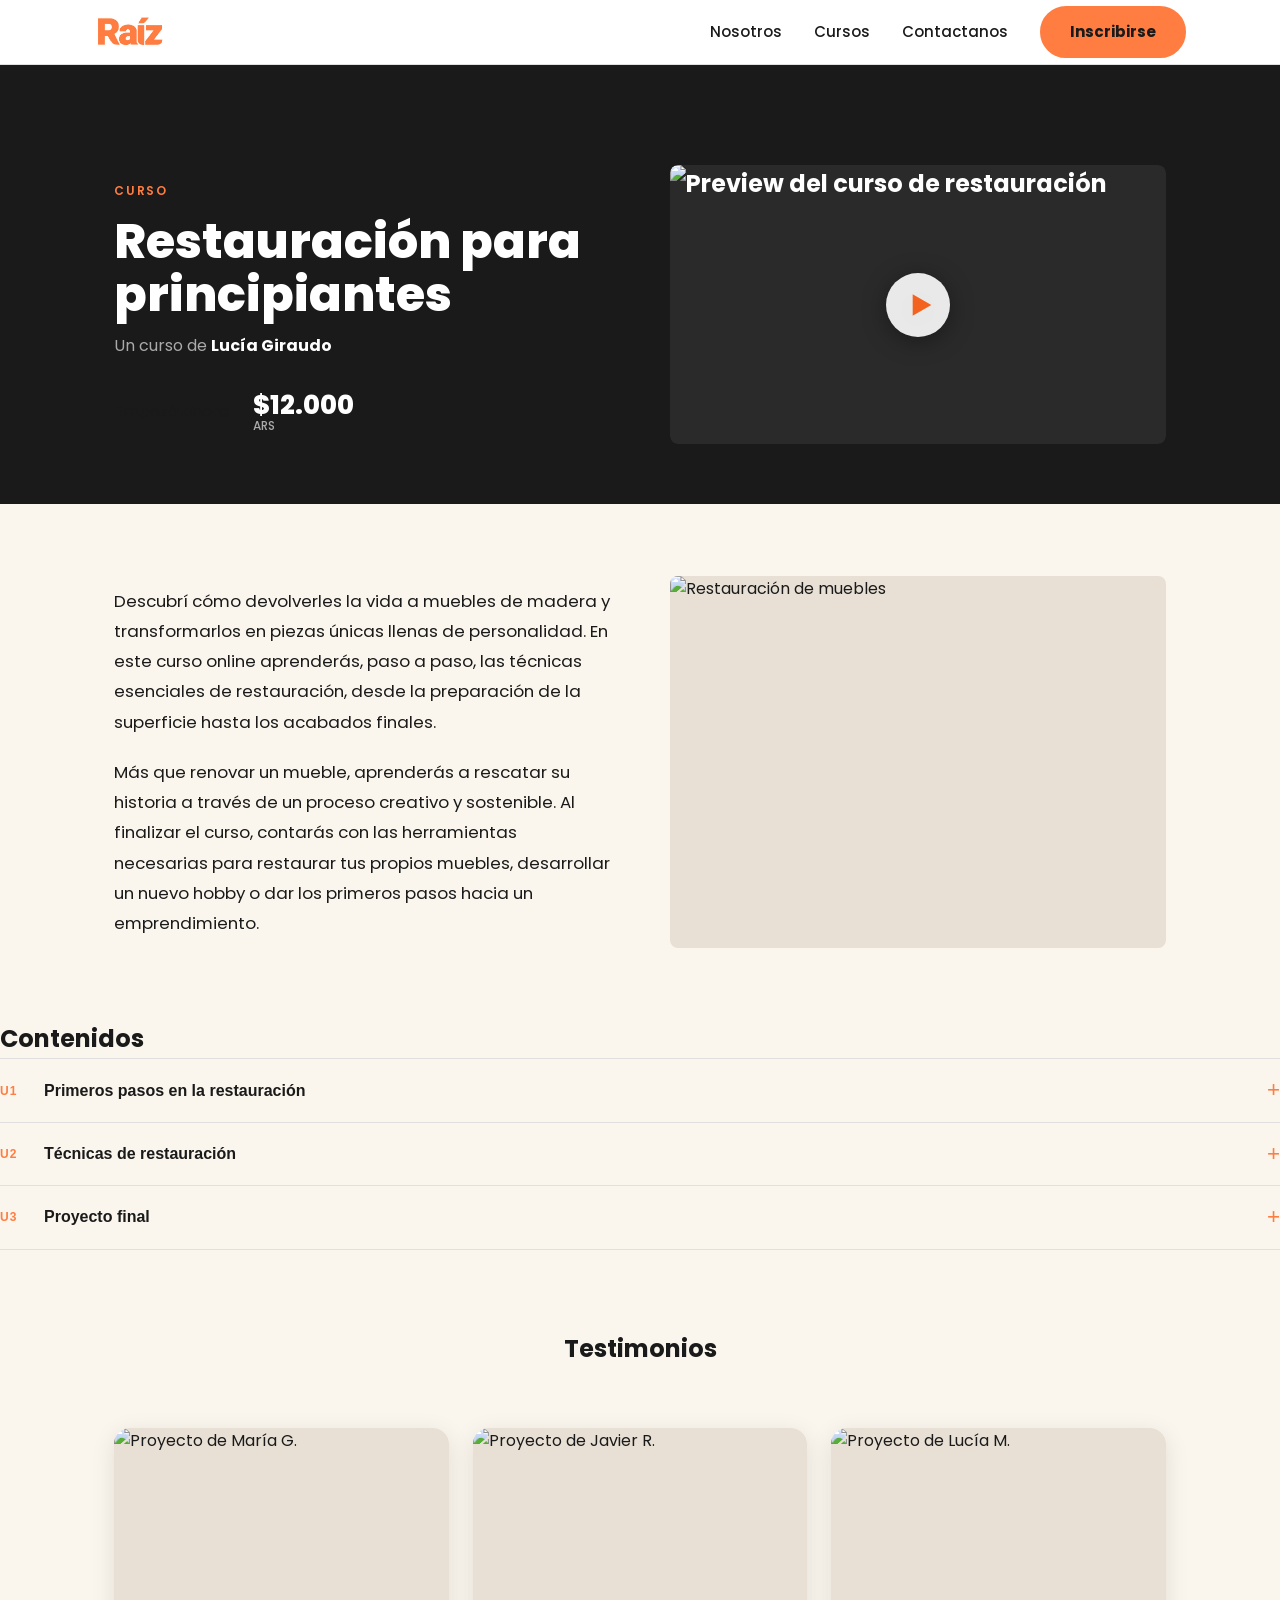
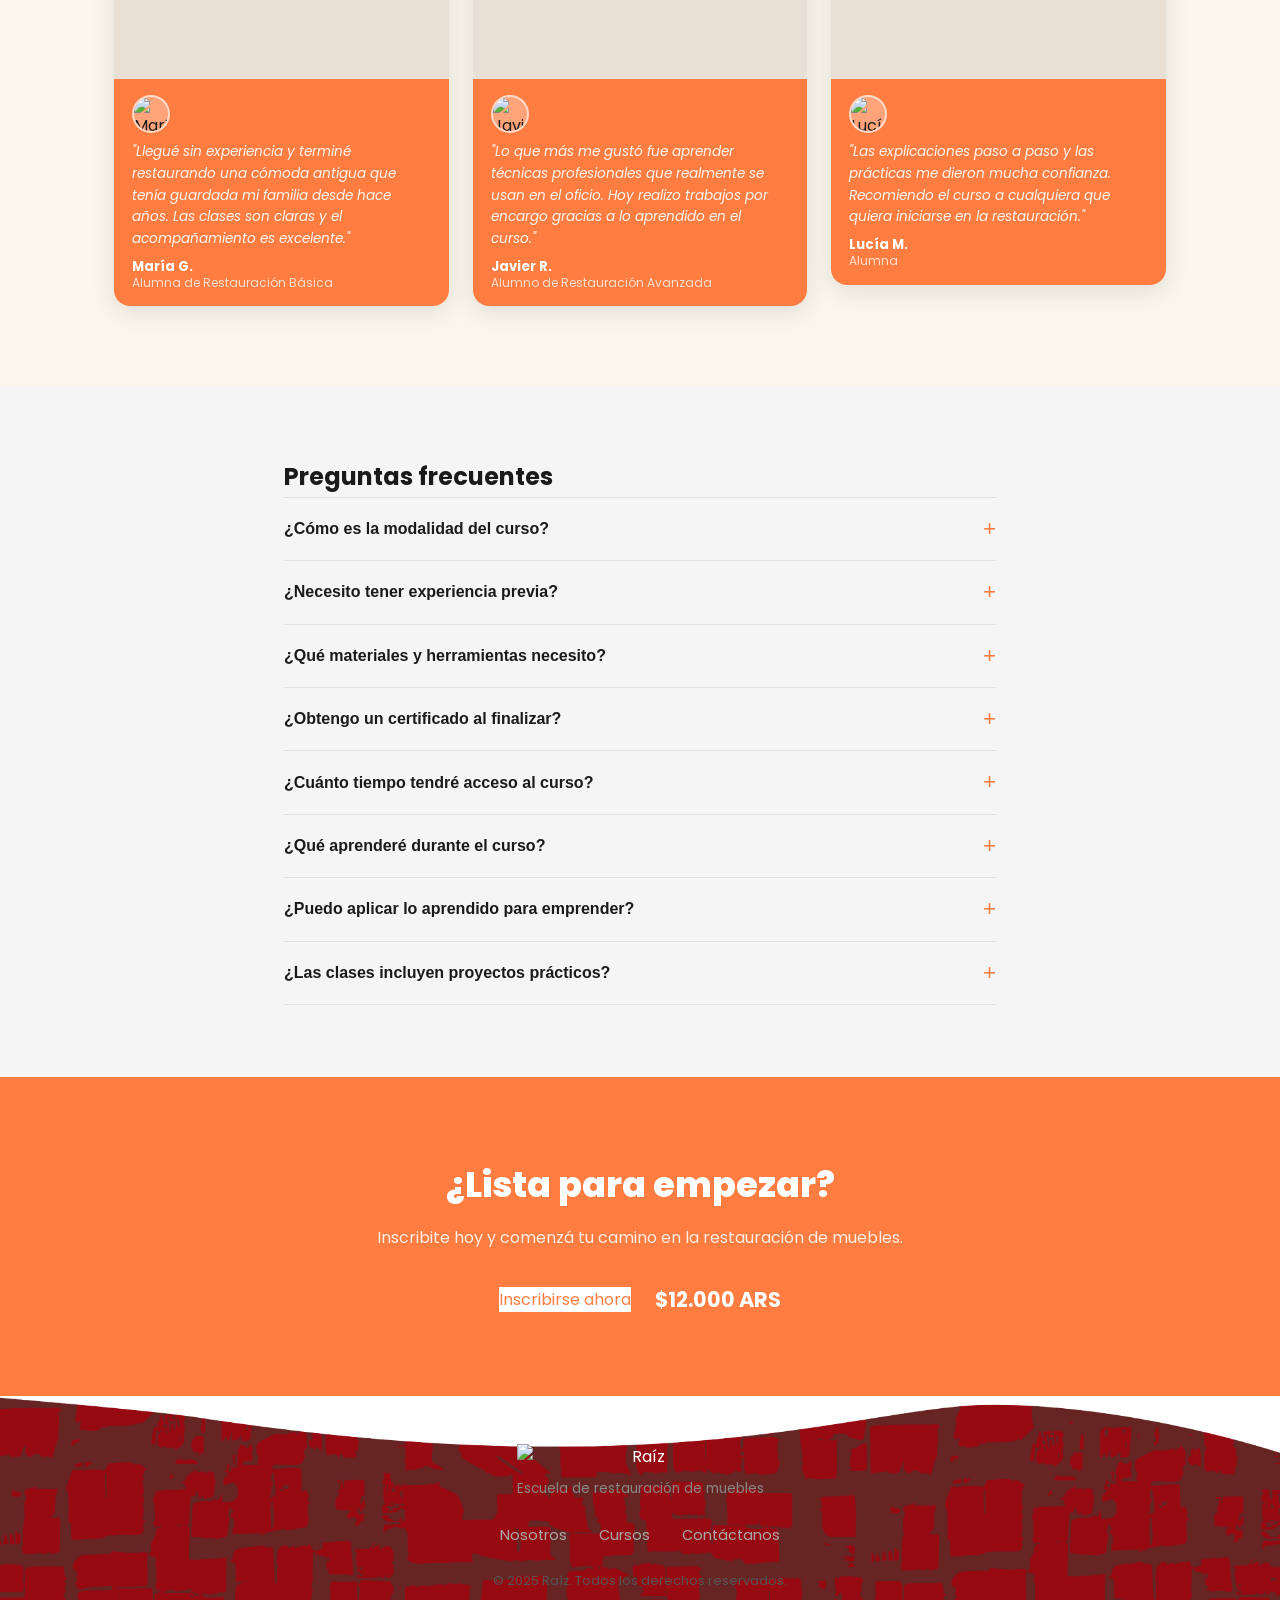
==== curso-principiantes.html @ 4c34246c "v3" ====
<!DOCTYPE html>
<html lang="es">
<head>
  <meta charset="UTF-8" />
  <meta name="viewport" content="width=device-width, initial-scale=1.0" />
  <title>Restauración para principiantes – Raíz</title>
  <link rel="preconnect" href="https://fonts.googleapis.com" />
  <link rel="preconnect" href="https://fonts.gstatic.com" crossorigin />
  <link href="https://fonts.googleapis.com/css2?family=Poppins:wght@400;500;600;700;800&display=swap" rel="stylesheet">
  <link rel="stylesheet" href="styles.css" />
  <link rel="stylesheet" href="curso-principiantes.css" />
</head>
<body>

 <!-- ========== NAVBAR ========== -->
<header class="nav">
  <div class="nav__inner container">
    <a href="index.html" class="nav__logo">
      <img src="assets/fondos destop-29.jpg" alt="Raíz" class="nav__logo-img" />
    </a>
    <nav class="nav__links">
      <a href="index.html#nosotros">Nosotros</a>
      <a href="index.html#cursos">Cursos</a>
      <a href="index.html#contacto">Contactanos</a>
      <a href="#inscribirse" class="btn btn--outline-white">Inscribirse</a>
    </nav>
    <button class="nav__hamburger" aria-label="Menú">
      <span></span><span></span><span></span>
    </button>
  </div>
</header>

  <!-- ========== HERO ========== -->
  <section class="curso-hero">
    <div class="curso-hero__inner">
      <div class="curso-hero__text">
        <span class="curso-hero__eyebrow">Curso</span>
        <h1 class="curso-hero__titulo">Restauración para principiantes</h1>
        <p class="curso-hero__docente">Un curso de <strong>Lucía Giraudo</strong></p>
        <div class="curso-hero__cta" id="inscribirse">
          <a href="#" class="btn-primary">Empezá ahora</a>
          <div class="curso-hero__precio">
            <span class="precio-monto">$12.000</span>
            <span class="precio-moneda">ARS</span>
          </div>
        </div>
      </div>
      <div class="curso-hero__video">
        <!-- REEMPLAZAR: cambiá el src del poster por tu imagen de preview del video -->
        <!-- REEMPLAZAR: cambiá el href del enlace por la URL de tu video -->
        <a href="#" class="video-placeholder" aria-label="Ver video del curso">
          <img
            src="REEMPLAZAR-preview-video.jpg"
            alt="Preview del curso de restauración"
            class="video-thumb"
          />
          <div class="video-play-btn">
            <svg viewBox="0 0 24 24" fill="none" xmlns="http://www.w3.org/2000/svg">
              <circle cx="12" cy="12" r="12" fill="white" fill-opacity="0.9"/>
              <polygon points="10,8 17,12 10,16" fill="#F4621F"/>
            </svg>
          </div>
        </a>
      </div>
    </div>
  </section>

 <!-- ========== DESCRIPCIÓN ========== -->
<section class="curso-desc">
  <div class="curso-desc__inner">
    <div class="curso-desc__texto">
      <p>Descubrí cómo devolverles la vida a muebles de madera y transformarlos en piezas únicas llenas de personalidad. En este curso online aprenderás, paso a paso, las técnicas esenciales de restauración, desde la preparación de la superficie hasta los acabados finales.</p>
      <p>Más que renovar un mueble, aprenderás a rescatar su historia a través de un proceso creativo y sostenible. Al finalizar el curso, contarás con las herramientas necesarias para restaurar tus propios muebles, desarrollar un nuevo hobby o dar los primeros pasos hacia un emprendimiento.</p>
    </div>
    <div class="curso-desc__imagen">
      <!-- REEMPLAZAR: cambiá el src por tu imagen -->
      <img src="REEMPLAZAR-imagen-descripcion.jpg" alt="Restauración de muebles" class="curso-desc__img" />
    </div>
  </div>
</section>

  <!-- ========== CONTENIDOS ========== -->
  <section class="curso-contenidos">
    <div class="curso-contenidos__inner">
      <h2 class="section-title">Contenidos</h2>
      <div class="acordeon" id="acordeon-contenidos">

        <div class="acordeon-item">
          <button class="acordeon-header" aria-expanded="false">
            <span class="acordeon-num">U1</span>
            <span class="acordeon-titulo">Primeros pasos en la restauración</span>
            <span class="acordeon-icon">+</span>
          </button>
          <div class="acordeon-body">
            <ul class="video-list">
              <li><span class="video-icon">▶</span> Bienvenida al curso</li>
              <li><span class="video-icon">▶</span> Herramientas y materiales esenciales</li>
              <li><span class="video-icon">▶</span> Tipos de madera y diagnóstico del mueble</li>
              <li><span class="video-icon">▶</span> Preparación y lijado de superficies</li>
            </ul>
          </div>
        </div>

        <div class="acordeon-item">
          <button class="acordeon-header" aria-expanded="false">
            <span class="acordeon-num">U2</span>
            <span class="acordeon-titulo">Técnicas de restauración</span>
            <span class="acordeon-icon">+</span>
          </button>
          <div class="acordeon-body">
            <ul class="video-list">
              <li><span class="video-icon">▶</span> Reparación de grietas y uniones</li>
              <li><span class="video-icon">▶</span> Masillado y recuperación de piezas</li>
              <li><span class="video-icon">▶</span> Técnicas de pintura y renovación</li>
              <li><span class="video-icon">▶</span> Acabados y protección de la madera</li>
            </ul>
          </div>
        </div>

        <div class="acordeon-item">
          <button class="acordeon-header" aria-expanded="false">
            <span class="acordeon-num">U3</span>
            <span class="acordeon-titulo">Proyecto final</span>
            <span class="acordeon-icon">+</span>
          </button>
          <div class="acordeon-body">
            <ul class="video-list">
              <li><span class="video-icon">▶</span> Restauración completa de un mueble</li>
              <li><span class="video-icon">▶</span> Detalles y terminaciones</li>
              <li><span class="video-icon">▶</span> Consejos para lograr un acabado profesional</li>
              <li><span class="video-icon">▶</span> Cierre del curso y próximos pasos</li>
            </ul>
          </div>
        </div>

      </div>
    </div>
  </section>


<!-- ========== TESTIMONIOS ========== -->
<section class="curso-testimonios">
  <div class="curso-testimonios__inner">
    <h2 class="section-title">Testimonios</h2>
    <div class="testimonios-stagger">

      <div class="testimonio-card stagger-card">
        <!-- REEMPLAZAR: foto del proyecto del alumno -->
        <div class="testimonio-proyecto">
          <img src="REEMPLAZAR-proyecto-1.jpg" alt="Proyecto de María G." class="testimonio-proyecto-img" />
        </div>
        <div class="testimonio-contenido">
          <!-- REEMPLAZAR: foto de perfil del alumno -->
          <img src="REEMPLAZAR-perfil-1.jpg" alt="María G." class="testimonio-foto" />
          <blockquote>
            "Llegué sin experiencia y terminé restaurando una cómoda antigua que tenía guardada mi familia desde hace años. Las clases son claras y el acompañamiento es excelente."
          </blockquote>
          <cite>María G.<br><span>Alumna de Restauración Básica</span></cite>
        </div>
      </div>

      <div class="testimonio-card stagger-card">
        <!-- REEMPLAZAR: foto del proyecto del alumno -->
        <div class="testimonio-proyecto">
          <img src="REEMPLAZAR-proyecto-2.jpg" alt="Proyecto de Javier R." class="testimonio-proyecto-img" />
        </div>
        <div class="testimonio-contenido">
          <!-- REEMPLAZAR: foto de perfil del alumno -->
          <img src="REEMPLAZAR-perfil-2.jpg" alt="Javier R." class="testimonio-foto" />
          <blockquote>
            "Lo que más me gustó fue aprender técnicas profesionales que realmente se usan en el oficio. Hoy realizo trabajos por encargo gracias a lo aprendido en el curso."
          </blockquote>
          <cite>Javier R.<br><span>Alumno de Restauración Avanzada</span></cite>
        </div>
      </div>

      <div class="testimonio-card stagger-card">
        <!-- REEMPLAZAR: foto del proyecto del alumno -->
        <div class="testimonio-proyecto">
          <img src="REEMPLAZAR-proyecto-3.jpg" alt="Proyecto de Lucía M." class="testimonio-proyecto-img" />
        </div>
        <div class="testimonio-contenido">
          <!-- REEMPLAZAR: foto de perfil del alumno -->
          <img src="REEMPLAZAR-perfil-3.jpg" alt="Lucía M." class="testimonio-foto" />
          <blockquote>
            "Las explicaciones paso a paso y las prácticas me dieron mucha confianza. Recomiendo el curso a cualquiera que quiera iniciarse en la restauración."
          </blockquote>
          <cite>Lucía M.<br><span>Alumna</span></cite>
        </div>
      </div>

    </div>
    
  </div>
</section>

  <!-- ========== FAQ ========== -->
  <section class="curso-faq">
    <div class="curso-faq__inner">
      <h2 class="section-title">Preguntas frecuentes</h2>
      <div class="acordeon" id="acordeon-faq">

        <div class="acordeon-item">
          <button class="acordeon-header" aria-expanded="false">
            <span class="acordeon-titulo">¿Cómo es la modalidad del curso?</span>
            <span class="acordeon-icon">+</span>
          </button>
          <div class="acordeon-body">
            <p>El curso es 100% online y está compuesto por clases grabadas que podés ver a tu ritmo, desde cualquier dispositivo y en el momento que te resulte más cómodo.</p>
          </div>
        </div>

        <div class="acordeon-item">
          <button class="acordeon-header" aria-expanded="false">
            <span class="acordeon-titulo">¿Necesito tener experiencia previa?</span>
            <span class="acordeon-icon">+</span>
          </button>
          <div class="acordeon-body">
            <p>No. El curso está diseñado tanto para principiantes como para personas con conocimientos previos que quieran perfeccionar sus técnicas de restauración.</p>
          </div>
        </div>

        <div class="acordeon-item">
          <button class="acordeon-header" aria-expanded="false">
            <span class="acordeon-titulo">¿Qué materiales y herramientas necesito?</span>
            <span class="acordeon-icon">+</span>
          </button>
          <div class="acordeon-body">
            <p>Al comenzar el curso recibirás una lista detallada de materiales y herramientas recomendadas. Muchas de las prácticas pueden realizarse con elementos básicos y de fácil acceso.</p>
          </div>
        </div>

        <div class="acordeon-item">
          <button class="acordeon-header" aria-expanded="false">
            <span class="acordeon-titulo">¿Obtengo un certificado al finalizar?</span>
            <span class="acordeon-icon">+</span>
          </button>
          <div class="acordeon-body">
            <p>Sí. Al completar todas las lecciones y actividades del curso recibirás un certificado digital que acredita tu participación y los conocimientos adquiridos.</p>
          </div>
        </div>

        <div class="acordeon-item">
          <button class="acordeon-header" aria-expanded="false">
            <span class="acordeon-titulo">¿Cuánto tiempo tendré acceso al curso?</span>
            <span class="acordeon-icon">+</span>
          </button>
          <div class="acordeon-body">
            <p>Una vez inscripto, tendrás acceso al contenido para que puedas avanzar a tu propio ritmo y volver a consultar las clases cuando lo necesites.</p>
          </div>
        </div>

        <div class="acordeon-item">
          <button class="acordeon-header" aria-expanded="false">
            <span class="acordeon-titulo">¿Qué aprenderé durante el curso?</span>
            <span class="acordeon-icon">+</span>
          </button>
          <div class="acordeon-body">
            <p>Aprenderás a evaluar el estado de un mueble, reparar daños, preparar superficies, aplicar técnicas de restauración, pintura y acabados para devolverle vida a piezas de madera.</p>
          </div>
        </div>

        <div class="acordeon-item">
          <button class="acordeon-header" aria-expanded="false">
            <span class="acordeon-titulo">¿Puedo aplicar lo aprendido para emprender?</span>
            <span class="acordeon-icon">+</span>
          </button>
          <div class="acordeon-body">
            <p>Sí. Además de las técnicas de restauración, adquirirás conocimientos que te permitirán realizar proyectos personales o comenzar a ofrecer servicios de restauración de muebles.</p>
          </div>
        </div>

        <div class="acordeon-item">
          <button class="acordeon-header" aria-expanded="false">
            <span class="acordeon-titulo">¿Las clases incluyen proyectos prácticos?</span>
            <span class="acordeon-icon">+</span>
          </button>
          <div class="acordeon-body">
            <p>Sí. A lo largo del curso trabajarás sobre ejemplos y proyectos reales para poner en práctica cada técnica y ganar confianza en el proceso de restauración.</p>
          </div>
        </div>

      </div>
    </div>
  </section>

  <!-- ========== CTA FINAL ========== -->
  <section class="curso-cta-final">
    <div class="curso-cta-final__inner">
      <h2>¿Lista para empezar?</h2>
      <p>Inscribite hoy y comenzá tu camino en la restauración de muebles.</p>
      <div class="curso-cta-final__acciones">
        <a href="#" class="btn-primary">Inscribirse ahora</a>
        <span class="precio-monto-final">$12.000 ARS</span>
      </div>
    </div>
  </section>

  <!-- ========== FOOTER ========== -->
  <footer class="footer">
    <div class="footer__inner">
      <div class="footer__brand">
        <!-- REEMPLAZAR: mismo logo -->
        <img src="logo.png" alt="Raíz" class="logo-img" />
        <p>Escuela de restauración de muebles</p>
      </div>
      <nav class="footer__nav">
        <a href="index.html#nosotros">Nosotros</a>
        <a href="index.html#cursos">Cursos</a>
        <a href="index.html#contacto">Contáctanos</a>
      </nav>
      <p class="footer__copy">© 2025 Raíz. Todos los derechos reservados.</p>
    </div>
  </footer>

  <script src="script.js"></script>
  <script src="curso-principiantes.js"></script>

</body>
</html>
---- styles.css ----
/* ============================================================
   RAÍZ – styles.css
   ============================================================ */

/* ── RESET & BASE ── */
*, *::before, *::after { box-sizing: border-box; margin: 0; padding: 0; }

:root {
  --orange:   #ff7d41;
  --orange-light: #fa9058;
  --black:    #1A1A1A;
  --white:    #FFFFFF;
  --border:   #E0E0E0;
  --rojo:   #970a12;
  --amarillo:   #fecc64;

  --font: 'Poppins', sans-serif;
  --container: 1140px;
  --radius: 8px;
}

html { scroll-behavior: smooth; }

body {
  font-family: var(--font);
  color: var(--black);
  background: #faf6ed;
  line-height: 1.6;
  font-size: 16px;
}

a { text-decoration: none; color: inherit; }

img { display: block; max-width: 100%; }

.container {
  max-width: var(--container);
  margin: 0 auto;
  padding: 0 24px;
}

/* ── ACCENT ── */
.accent       { color: var(--orange); }
.accent-green { color: var(--green); }

/* ── SECTION EYEBROW ── */
.section-eyebrow {
  font-size: 13px;
  font-weight: 600;
  letter-spacing: .08em;
  text-transform: uppercase;
  color: var(--gray-text);
  margin-bottom: 8px;
}

/* ── BUTTONS ── */
.btn {
  display: inline-block;
  padding: 12px 28px;
  border-radius: 50px;
  font-weight: 700;
  font-size: 15px;
  cursor: pointer;
  border: 2px solid transparent;
  transition: opacity .2s, background .2s;
}
.btn:hover { opacity: .88; }

.btn--primary {
  background: var(--orange);
  color: var(--white);
}
.btn--outline-white {
  background: var(--orange);
  border-color: var(--orange);
  color: var(--black);
}
.btn--sm {
  padding: 8px 18px;
  font-size: 13px;
}
.btn--block { width: 100%; text-align: center; }

/* ============================================================
   NAV
   ============================================================ */
.nav {
  position: sticky;
  top: 0;
  z-index: 100;
  background: var(--white);
  border-bottom: 1px solid var(--border);
}

.nav__inner {
  display: flex;
  align-items: center;
  justify-content: space-between;
  height: 64px;
}

.nav__logo {
  font-size: 22px;
  font-weight: 900;
  color: var(--orange);
  font-style: italic;
}

.nav__links {
  display: flex;
  align-items: center;
  gap: 32px;
  font-weight: 500;
  font-size: 15px;
}

.nav__links a { transition: color .15s; }
.nav__links a:not(.btn):hover {
  color: var(--orange);
}
.btn--outline-white:hover {
  color: var(--white);
}


.nav__hamburger {
  display: none;
  flex-direction: column;
  gap: 5px;
  background: none;
  border: none;
  cursor: pointer;
  padding: 4px;
}
.nav__hamburger span {
  display: block;
  width: 24px;
  height: 2px;
  background: var(--black);
  border-radius: 2px;
}
.nav__logo-img {
  height: 40px;
  width: auto;
  display: block;
}


/* ============================================================
   HERO
   ============================================================ */
.hero {
  padding: 72px 0 60px;
}

.hero__grid {
  display: grid;
  grid-template-columns: 1fr 1fr;
  gap: 48px;
  align-items: center;
}

.hero__text h1 {
  font-size: clamp(32px, 4.5vw, 52px);
  font-weight: 900;
  line-height: 1.1;
  margin-bottom: 20px;
}

.hero__text p {
  color: var(--black);
  margin-bottom: 32px;
  max-width: 400px;
}
.hero__video {
  background: #1A1A1A;
  border-radius: var(--radius);
  aspect-ratio: 16/9;
  overflow: hidden; /* Corta las esquinas del GIF para que queden redondeadas */
  display: flex;
  align-items: center;
  justify-content: center;
}

/* 👇 AGREGÁ ESTO: Controla el comportamiento del GIF dentro del recuadro */
.hero__video img {
  width: 100%;
  height: 100%;
  object-fit: cover;
  object-position: center;
}

/* ── VIDEO PLACEHOLDER ── */
/* Podés borrar la clase .video-placeholder vieja si ya no la usás en ningún otro lado */
/* ── VIDEO PLACEHOLDER ── */
.video-placeholder {
  background: var(--dark);
  border-radius: var(--radius);
  display: flex;
  align-items: center;
  justify-content: center;
  color: var(--white);
  font-size: 24px;
  font-weight: 700;
  width: 100%;
  aspect-ratio: 16/9;
}

.video-placeholder--large {
  border-radius: 0;
  aspect-ratio: 21/6;
  max-height: 320px;
  background: var(--dark);
}

/* ============================================================
   STATS
   ============================================================ */
.stats {
  background: var(--orange);
  padding: 48px 0;
}

.stats__grid {
  display: grid;
  grid-template-columns: repeat(3, 1fr);
  text-align: center;
  gap: 24px;
}

.stat { color: var(--white); }

.stat__number {
  display: block;
  font-size: clamp(36px, 5vw, 56px);
  font-weight: 900;
  line-height: 1;
}

.stat__label {
  font-size: 14px;
  opacity: .85;
}
/* ============================================================
   NOSOTROS
   ============================================================ */
.about {
  padding: 80px 0;
}

/* Fila superior: texto izquierda + imagen derecha */
.about__top {
  display: grid;
  grid-template-columns: 1fr 1fr;
  gap: 56px;
  align-items: center;
  margin-bottom: 48px;
}

.about__intro h2 {
  font-size: clamp(26px, 3.5vw, 40px);
  font-weight: 900;
  line-height: 1.15;
  margin-bottom: 16px;
}

.about__intro p {
  color: var(--gray-text);
  margin-bottom: 28px;
}

/* 👇 MODIFICADO: Limpiamos las propiedades background y agregamos overflow */
.about__image {
  border-radius: var(--radius);
  height: 320px;
  overflow: hidden; /* Evita que las esquinas de la imagen se salgan del border-radius */
}

/* 👇 NUEVO: Ajustes obligatorios para que la imagen HTML ocupe el espacio correcto sin deformarse */
.about__image img {
  width: 100%;
  height: 100%;
  object-fit: cover;
  object-position: center;
}

/* Fila inferior: 3 cards en fila */
.about__cards {
  display: grid;
  grid-template-columns: repeat(3, 1fr);
  gap: 24px;
}


/* ============================================================
   NOSOTROS — FEATURE CARDS
   ============================================================ */
.nosotros-features {
  display: grid;
  grid-template-columns: repeat(3, 1fr);
  gap: 20px;
  margin-top: 48px;
}

.feature-card {
  display: flex;
  flex-direction: row;
  align-items: center;
  gap: 16px;
  background: #fff;
  border: 2px solid var(--orange);
  border-radius: var(--radius);
  padding: 20px;
}

/* Imagen cuadrada izquierda */
.feature-card__img-wrap {
  flex-shrink: 0;
  width: 72px;
  height: 72px;
  border-radius: 8px;
  overflow: hidden;
  background-color: #1A1A1A; /* placeholder — se ve hasta que ponés el src */
}

.feature-card__img {
  width: 100%;
  height: 100%;
  object-fit: cover;
  display: block;
}

/* Texto */
.feature-card__body {
  display: flex;
  flex-direction: column;
  gap: 6px;
}

.feature-card__title {
  font-size: 16px;
  font-weight: 800;
  color: var(--black);
  margin: 0;
  line-height: 1.2;
}

.feature-card__desc {
  font-size: 13px;
  color: var(--gray-text);
  margin: 0;
  line-height: 1.5;
}

/* Responsive */
@media (max-width: 768px) {
  .nosotros-features {
    grid-template-columns: 1fr;
  }
}
rses snippet · CSS
/* ============================================================
   CURSOS — Reemplazá el bloque /* CURSOS */ en tu CSS con esto
   ============================================================ */
 
.courses {
  padding: 80px 0;
  background-image: url(assets/fondos\ destop-11.jpg);
  background-position: top center;
  background-size: cover;
  background-repeat: no-repeat;
}
 
.courses h2 {
  font-size: clamp(28px, 4vw, 44px);
  font-weight: 900;
  margin-bottom: 12px;
  color: var(--rojo);
}
 
.courses__subtitle {
  color: var(--gray-text);
  max-width: 680px;
  margin-bottom: 8px;
}
 
.courses__more {
  display: inline-block;
  color: var(--rojo);
  font-weight: 600;
  margin-bottom: 40px;
}
 
.courses__grid {
  display: grid;
  grid-template-columns: repeat(3, 1fr);
  gap: 28px;
}
 
/* CARD BASE */
.course-card {
  background-color: #ffffff;
  border: 1px solid var(--border);
  border-radius: var(--radius);
  overflow: hidden;
  transition: box-shadow 0.2s;
  display: flex;
  flex-direction: column;
}
 
.course-card:hover {
  box-shadow: 0 8px 32px rgba(0, 0, 0, 0.12);
}
 
/* IMAGEN + OVERLAY */
.course-card__img {
  position: relative;
  height: 220px;
  overflow: hidden;
  flex-shrink: 0;
}
 
.course-card__img img {
  width: 100%;
  height: 100%;
  object-fit: cover;
  object-position: center;
  display: block;
}
 
/* Gradiente oscuro en la parte inferior de la imagen */
.course-card__img-overlay {
  position: absolute;
  inset: 0;
  background: linear-gradient(
    to bottom,
    rgba(0, 0, 0, 0) 30%,
    rgba(0, 0, 0, 0.72) 100%
  );
  display: flex;
  flex-direction: column;
  justify-content: flex-end;
  padding: 16px;
}
 
.course-card__img-title {
  color: #ffffff;
  font-size: 18px;
  font-weight: 800;
  line-height: 1.25;
  margin: 0 0 8px 0;
  letter-spacing: -0.3px;
}
 
.course-card__chips {
  display: flex;
  gap: 8px;
  flex-wrap: wrap;
}
 
.course-chip {
  background: rgba(255, 255, 255, 0.18);
  color: rgba(255, 255, 255, 0.9);
  font-size: 12px;
  font-weight: 500;
  padding: 3px 10px;
  border-radius: 20px;
}
 
/* CUERPO */
.course-card__body {
  padding: 18px 20px 20px;
  display: flex;
  flex-direction: column;
  flex: 1;
}
 
/* Descripción cortada a 2 líneas */
.course-card__desc {
  font-size: 14px;
  color: var(--gray-text);
  line-height: 1.6;
  display: -webkit-box;
  -webkit-line-clamp: 2;
  -webkit-box-orient: vertical;
  overflow: hidden;
  margin: 0;
}
 
/* Ver más */
.course-card__vermас {
  display: inline-block;
  margin-top: 6px;
  margin-bottom: 16px;
  font-size: 13px;
  font-weight: 700;
  color: var(--rojo);
  background: none;
  border: none;
  padding: 0;
  cursor: pointer;
  font-family: inherit;
  text-align: left;
}
 
/* Footer: precio + botón en la misma fila */
.course-card__footer {
  display: flex;
  align-items: center;
  justify-content: space-between;
  margin-top: auto;
  gap: 12px;
}
 
.course-card__price {
  font-size: 22px;
  font-weight: 800;
  color: var(--dark, #211311);
  line-height: 1;
}
 
.price-currency {
  font-size: 13px;
  font-weight: 400;
  color: var(--gray-text);
}
 
/* ============================================================
   RESPONSIVE
   ============================================================ */
@media (max-width: 900px) {
  .courses__grid {
    grid-template-columns: repeat(2, 1fr);
  }
}
 
@media (max-width: 560px) {
  .courses__grid {
    grid-template-columns: 1fr;
  }
}
/* ============================================================
   ANTES Y DESPUÉS
   ============================================================ */
.before-after {
  background: var(--gray-bg);
  padding: 80px 0;
}

.before-after h2 {
  font-size: clamp(28px, 4vw, 44px);
  font-weight: 900;
  margin-bottom: 12px;
   color: var(--rojo);
}

.before-after > .container > p {
  color: var(--gray-text);
  max-width: 600px;
  margin-bottom: 40px;
}

/* --- Grid asimétrica --- */
.ba-grid {
  display: grid;
  grid-template-columns: 1fr 1fr 1fr;
  grid-template-rows: 260px 260px;
  gap: 16px;
  grid-template-areas:
    "card1 card2 card3"
    "card4 card4 card3";
}

.ba-item--1 { grid-area: card1; }
.ba-item--2 { grid-area: card2; }
.ba-item--3 { grid-area: card3; }
.ba-item--4 { grid-area: card4; }

/* --- Tarjeta base --- */
.ba-item {
  border-radius: var(--radius);
  overflow: hidden;
  position: relative;
}

/* --- Slider --- */
.ba-slider {
  position: relative;
  width: 100%;
  height: 100%;
  overflow: hidden;
  cursor: col-resize;
  border-radius: var(--radius);
  user-select: none;
}

.ba-before,
.ba-after {
  position: absolute;
  top: 0;
  left: 0;
  width: 100%;
  height: 100%;
  background-size: cover;
  background-position: center;
}

/* El "after" se recorta desde la derecha según la posición del handle */
.ba-after {
  clip-path: inset(0 0 0 50%); /* valor inicial: 50% */
}

/* --- Handle (divisor) --- */
.ba-handle {
  position: absolute;
  top: 0;
  left: 50%; /* valor inicial */
  height: 100%;
  transform: translateX(-50%);
  display: flex;
  flex-direction: column;
  align-items: center;
  pointer-events: none;
  z-index: 10;
}

.ba-handle__line {
  width: 2px;
  flex: 1;
  background: #fff;
  box-shadow: 0 0 4px rgba(0,0,0,0.4);
}

.ba-handle__circle {
  position: absolute;
  top: 50%;
  transform: translateY(-50%);
  width: 40px;
  height: 40px;
  border-radius: 50%;
  background: #fff;
  display: flex;
  align-items: center;
  justify-content: center;
  font-size: 11px;
  font-weight: 700;
  color: #333;
  box-shadow: 0 2px 8px rgba(0,0,0,0.3);
  letter-spacing: -1px;
}

/* --- Labels --- */
.ba-label {
  position: absolute;
  bottom: 12px;
  background: rgba(0,0,0,0.55);
  color: #fff;
  font-size: 11px;
  font-weight: 700;
  padding: 3px 10px;
  border-radius: 20px;
  z-index: 5;
  pointer-events: none;
}

.ba-label--before {
  left: 12px;
}

.ba-label--after {
  right: 12px;
}

/* --- Responsive --- */
@media (max-width: 768px) {
  .ba-grid {
    grid-template-columns: 1fr 1fr;
    grid-template-rows: auto;
    grid-template-areas:
      "card1 card2"
      "card3 card3"
      "card4 card4";
  }

  .ba-item--3 {
    height: 300px;
  }

  .ba-item--4 {
    height: 220px;
  }
}

@media (max-width: 480px) {
  .ba-grid {
    grid-template-columns: 1fr;
    grid-template-areas:
      "card1"
      "card2"
      "card3"
      "card4";
  }

  .ba-item--3 {
    height: 280px;
  }
}
/* ============================================================
   TESTIMONIOS
   ============================================================ */
.testimonials {
  padding: 80px 0;
}

.testimonials h2 {
  font-size: clamp(26px, 3.5vw, 40px);
  font-weight: 900;
  line-height: 1.2;
  margin-bottom: 8px;
  color: var(--rojo);
}

.testimonials__subtitle {
  color: var(--gray-text);
  margin-bottom: 40px;
}

/* Wrapper con flechas a los costados */
.testimonials__slider-wrapper {
  display: flex;
  align-items: center;
  gap: 16px;
  margin-bottom: 28px;
}

/* Contenedor que oculta el overflow */
.testimonials__track-container {
  flex: 1;
  overflow: hidden;
}

/* Track deslizable */
.testimonials__track {
  display: flex;
  gap: 24px;
  transition: transform 0.4s ease;
  will-change: transform;
  cursor: grab;
}
.testimonials__track.dragging {
  cursor: grabbing;
  transition: none;
}

/* Cada card ocupa 1/3 del contenedor menos los gaps */
.testimonial-card {
  flex: 0 0 calc((100% - 48px) / 3);
  border: 1.5px solid var(--border);
  border-radius: 12px;
  padding: 28px 24px;
  font-size: 14px;
  color: var(--black);
  background: var(--white);
  box-sizing: border-box;
}

.testimonial-card p {
  margin-bottom: 24px;
  line-height: 1.6;
  color: var(--black);
  font-style: normal;
}

.testimonial-card__author {
  display: flex;
  align-items: center;
  gap: 12px;
}

.testimonial-card__author-info {
  display: flex;
  flex-direction: column;
  gap: 2px;
}

.testimonial-card__author-info strong {
  font-size: 15px;
  font-weight: 700;
  color: var(--rojo);
}

.testimonial-card__author-info small {
  font-size: 13px;
  color: var(--gray-text);
}

/* Flechas */
.testimonials__arrow {
  flex-shrink: 0;
  width: 44px;
  height: 44px;
  border-radius: 50%;
  border: 2px solid var(--border);
  background: var(--white);
  font-size: 26px;
  line-height: 1;
  cursor: pointer;
  display: flex;
  align-items: center;
  justify-content: center;
  color: var(--black);
  transition: background .2s, border-color .2s;
}
.testimonials__arrow:hover {
  background: var(--orange);
  border-color: var(--orange);
  color: var(--white);
}

/* Dots */
.testimonials__dots {
  display: flex;
  gap: 8px;
  align-items: center;
  justify-content: center;
}

.dot {
  width: 10px;
  height: 10px;
  border-radius: 50%;
  background: #D0D0D0;
  transition: background .25s, width .25s, height .25s;
  cursor: pointer;
}
.dot--active {
  background: var(--orange);
  width: 14px;
  height: 14px;
}

/* Mobile: 1 card visible */
@media (max-width: 700px) {
  .testimonial-card {
    flex: 0 0 100%;
  }
  .testimonials__slider-wrapper {
    gap: 10px;
  }
  .testimonials__arrow {
    width: 36px;
    height: 36px;
    font-size: 20px;
  }
}

/* ============================================================
   PRÓXIMAMENTE
   ============================================================ */
.coming-soon {
  /* 👇 MODIFICADO: Quitamos la URL fija pero dejamos la estructura del fondo */
  background-position: left center;
  background-size: cover;
  background-repeat: no-repeat;
  padding: 80px 0;
}

.coming-soon__grid {
  display: grid;
  grid-template-columns: 1fr 1fr;
  gap: 48px;
  align-items: center;
}

.coming-soon__eyebrow {
  font-size: clamp(40px, 6vw, 72px);
  font-weight: 900;
  color: var(--white);
  line-height: 1;
  margin-bottom: 4px;
}

.coming-soon__sub {
  font-size: 14px;
  color: #1A1A1A;
  margin-bottom: 16px;
}

.coming-soon__text h2 {
  font-size: clamp(24px, 3vw, 36px);
  font-weight: 900;
  color: var(--rojo);
  margin-bottom: 16px;
}

.coming-soon__text p {
  color: #1A1A1A;
  margin-bottom: 24px;
}

.coming-soon__text a {
  color: var(--black);
  font-weight: 700;
  text-decoration: underline;
}

/* 👇 MODIFICADO: Limpiamos el background antiguo y agregamos overflow */
.coming-soon__img {
  height: 360px;
  border-radius: var(--radius);
  overflow: hidden; /* Para que la imagen respete las esquinas redondeadas */
}

/* 👇 NUEVO: Estilos obligatorios para que la foto HTML se comporte como "cover" */
.coming-soon__img img {
  width: 100%;
  height: 100%;
  object-fit: cover;
  object-position: center;
}

/* ============================================================
   FAQ
   ============================================================ */
.faq {
  background: var(--gray-bg);
  padding: 80px 0;
}

.faq__inner {
  max-width: 720px;
}

.faq h2 {
  font-size: clamp(26px, 3.5vw, 40px);
  font-weight: 900;
  margin-bottom: 40px;
   color: var(--rojo);
}

.faq__list {
  border-top: 1px solid var(--border);
}

.faq__item {
  border-bottom: 1px solid var(--border);
}

.faq__question {
  width: 100%;
  background: none;
  border: none;
  cursor: pointer;
  padding: 20px 0;
  display: flex;
  justify-content: space-between;
  align-items: center;
  font-size: 15px;
  font-weight: 600;
  font-family: var(--font);
  color: var(--black);
  text-align: left;
  gap: 16px;
}

.faq__icon {
  font-size: 22px;
  font-weight: 400;
  color: var(--orange);
  flex-shrink: 0;
  transition: transform .3s;
  line-height: 1;
}

.faq__question[aria-expanded="true"] .faq__icon {
  transform: rotate(45deg);
}

.faq__answer {
  overflow: hidden;
  max-height: 0;
  transition: max-height .35s ease, padding .35s ease;
}

.faq__answer.open {
  max-height: 300px;
  padding-bottom: 20px;
}

.faq__answer p {
  color: var(--gray-text);
  font-size: 14px;
}

/* ============================================================
   CONTACTO
   ============================================================ */
.contact {
  padding: 80px 0;
}

.contact__grid {
  display: grid;
  grid-template-columns: 1fr 1fr;
  gap: 64px;
  align-items: start;
}

.contact__text h2 {
  font-size: clamp(26px, 3.5vw, 40px);
  font-weight: 900;
  line-height: 1.1;
  margin-bottom: 16px;
  color: var(--rojo);
}

.contact__text p {
  color: var(--gray-text);
  font-size: 14px;
}

.contact__form {
  display: flex;
  flex-direction: column;
  gap: 16px;
}

.contact__form input,
.contact__form textarea {
  border: 1px solid var(--border);
  border-radius: var(--radius);
  padding: 14px 16px;
  font-family: var(--font);
  font-size: 14px;
  width: 100%;
  outline: none;
  transition: border-color .2s;
}

.contact__form input:focus,
.contact__form textarea:focus {
  border-color: var(--orange);
}

.contact__form textarea { resize: vertical; }

.contact__form-msg {
  font-size: 13px;
  color: var(--orange);
  font-weight: 600;
  min-height: 20px;
}
/* ============================================================
   FOOTER
   ============================================================ */
.footer {
  background: url(assets/grande\ fondos\ destop-09.jpg) top center/cover no-repeat;
  color: var(--white);
  padding: 60px 0 0;
}

.footer__grid {
  display: grid;
  grid-template-columns: 2fr 1fr 1fr 1fr;
  gap: 48px;
  padding-bottom: 48px;
  border-bottom: 1px solid rgba(255,255,255,.12);
}

.footer__logo {
  font-size: 22px;
  font-weight: 900;
  color: var(--orange);
  font-style: italic;
  margin-bottom: 8px;
}

.footer__brand p {
  font-size: 13px;
  /* 🛑 MODIFICADO: Eliminamos opacity: .7 para que el texto sea blanco pleno */
  margin-bottom: 12px;
}

.footer__newsletter {
  display: flex;
  gap: 8px;
  margin-bottom: 16px;
}

.footer__newsletter input {
  flex: 1;
  padding: 10px 14px;
  border-radius: 50px;
  border: none;
  font-size: 13px;
  background: rgba(255,255,255,.1);
  color: var(--white);
  outline: none;
}
.footer__newsletter input::placeholder { color: rgba(255,255,255,.5); }

.footer__social {
  display: flex;
  gap: 12px;
  font-size: 18px;
}
.footer__social a { opacity: .6; transition: opacity .2s; }
.footer__social a:hover { opacity: 1; }

.footer__col { display: flex; flex-direction: column; gap: 10px; }

/* Títulos de las columnas (REDES, INFO, NOSOTROS) */
.footer__col h5 {
  font-size: 13px;
  font-weight: 700;
  letter-spacing: .06em;
  text-transform: uppercase;
  color: var(--white); /* 👈 AGREGADO: Asegura el blanco */
  /* 🛑 MODIFICADO: Eliminamos opacity: .5 */
  margin-bottom: 4px;
}

/* Enlaces de las columnas (Instagram, Nosotros, Cursos, etc.) */
.footer__col a {
  font-size: 14px;
  color: var(--white); /* 👈 AGREGADO: Forzamos el color blanco puro */
  /* 🛑 MODIFICADO: Eliminamos opacity: .75 */
  transition: opacity .2s;
}
.footer__col a:hover { opacity: 0.8; } /* Un pequeño cambio al pasar el mouse */

/* Texto de copyright inferior */
.footer__bottom {
  padding: 20px 24px;
  display: flex;
  justify-content: space-between;
  flex-wrap: wrap;
  gap: 8px;
  font-size: 12px;
  color: var(--white); /* 👈 AGREGADO: Asegura el blanco */
  /* 🛑 MODIFICADO: Eliminamos opacity: .45 */
}
/* ============================================================
   RESPONSIVE
   ============================================================ */

/* Tablet */
@media (max-width: 900px) {
  .hero__grid       { grid-template-columns: 1fr; }
  .hero__video      { display: none; }
  .about__top       { grid-template-columns: 1fr; gap: 32px; }
  .about__image     { height: 220px; }
  .about__cards     { grid-template-columns: 1fr; }
  .courses__grid    { grid-template-columns: 1fr 1fr; }
  .ba-grid          { grid-template-columns: 1fr 1fr; }
  .testimonials__grid { grid-template-columns: 1fr; }
  .coming-soon__grid  { grid-template-columns: 1fr; }
  .coming-soon__img   { height: 220px; }
  .contact__grid    { grid-template-columns: 1fr; }
  .footer__grid     { grid-template-columns: 1fr 1fr; }
}

/* Mobile */
@media (max-width: 600px) {
  .nav__links        { display: none; flex-direction: column; }
  .nav__links.open   { display: flex; }
  .nav__hamburger    { display: flex; }

  .stats__grid       { grid-template-columns: 1fr; gap: 28px; }
  .courses__grid     { grid-template-columns: 1fr; }
  .ba-grid           { grid-template-columns: 1fr 1fr; }
  .footer__grid      { grid-template-columns: 1fr; gap: 32px; }
  .footer__bottom    { flex-direction: column; }

  .video-placeholder--large { aspect-ratio: 16/9; max-height: none; }
}

/* Mobile nav overlay */
@media (max-width: 600px) {
  .nav__links {
    position: absolute;
    top: 64px;
    left: 0;
    right: 0;
    background: var(--white);
    padding: 20px 24px;
    border-bottom: 1px solid var(--border);
    gap: 20px;
    z-index: 99;
  }
}
---- curso-principiantes.css ----
/* =============================================
   CURSO PRINCIPIANTES — estilos específicos
   Depende de las custom properties de styles.css
   ============================================= */

/* ── HERO ── */
.curso-hero {
  background-color: var(--black);
  padding: 100px 0 60px;
}

.curso-hero__inner {
  max-width: 1100px;
  margin: 0 auto;
  padding: 0 24px;
  display: grid;
  grid-template-columns: 1fr 1fr;
  gap: 60px;
  align-items: center;
}

.curso-hero__eyebrow {
  display: inline-block;
  font-size: 12px;
  font-weight: 600;
  letter-spacing: 0.15em;
  text-transform: uppercase;
  color: var(--orange);
  margin-bottom: 16px;
}

.curso-hero__titulo {
  font-size: clamp(2rem, 4vw, 3rem);
  font-weight: 800;
  color: var(--white);
  line-height: 1.1;
  margin: 0 0 12px;
}

.curso-hero__docente {
  font-size: 1rem;
  color: #aaa;
  margin: 0 0 32px;
}

.curso-hero__docente strong {
  color: var(--white);
}

.curso-hero__cta {
  display: flex;
  align-items: center;
  gap: 24px;
  flex-wrap: wrap;
}

.curso-hero__precio {
  display: flex;
  flex-direction: column;
  line-height: 1.1;
}

.precio-monto {
  font-size: 1.6rem;
  font-weight: 800;
  color: var(--white);
}

.precio-moneda {
  font-size: 0.75rem;
  color: #aaa;
  font-weight: 500;
}

/* Video placeholder */
.curso-hero__video {
  border-radius: var(--radius);
  overflow: hidden;
}

.video-placeholder {
  display: block;
  position: relative;
  width: 100%;
  aspect-ratio: 16 / 9;
  background-color: #2a2a2a;
  border-radius: var(--radius);
  overflow: hidden;
  text-decoration: none;
}

.video-thumb {
  width: 100%;
  height: 100%;
  object-fit: cover;
  display: block;
}

.video-play-btn {
  position: absolute;
  top: 50%;
  left: 50%;
  transform: translate(-50%, -50%);
  width: 64px;
  height: 64px;
  filter: drop-shadow(0 4px 12px rgba(0,0,0,0.4));
  transition: transform 0.2s ease;
}

.video-placeholder:hover .video-play-btn {
  transform: translate(-50%, -50%) scale(1.1);
}

/* ── DESCRIPCIÓN ── */
.curso-desc {
  padding: 72px 0;
  background-color: #faf6ed;
}

.curso-desc__inner {
  max-width: 1100px;
  margin: 0 auto;
  padding: 0 24px;
  display: grid;
  grid-template-columns: 1fr 1fr;
  gap: 60px;
  align-items: center;
}

.curso-desc__texto p {
  font-size: 1.05rem;
  line-height: 1.8;
  color: var(--black);
  margin: 0 0 20px;
}

.curso-desc__texto p:last-child {
  margin-bottom: 0;
}

.curso-desc__imagen {
  border-radius: var(--radius);
  overflow: hidden;
  aspect-ratio: 4 / 3;
  background-color: #e8e0d5;
}

.curso-desc__img {
  width: 100%;
  height: 100%;
  object-fit: cover;
  display: block;
}

@media (max-width: 768px) {
  .curso-desc__inner {
    grid-template-columns: 1fr;
    gap: 32px;
  }
}

/* ── ACORDEÓN ── */
.acordeon {
  display: flex;
  flex-direction: column;
  gap: 0;
  border-top: 1px solid var(--border, #e0e0e0);
}

.acordeon-item {
  border-bottom: 1px solid var(--border, #e0e0e0);
}

.acordeon-header {
  display: flex;
  align-items: center;
  gap: 16px;
  width: 100%;
  padding: 20px 0;
  background: none;
  border: none;
  cursor: pointer;
  text-align: left;
}

.acordeon-num {
  font-size: 0.75rem;
  font-weight: 700;
  color: var(--orange);
  letter-spacing: 0.08em;
  min-width: 28px;
}

.acordeon-titulo {
  flex: 1;
  font-size: 1rem;
  font-weight: 600;
  color: var(--black);
}

.acordeon-icon {
  font-size: 1.4rem;
  font-weight: 300;
  color: var(--orange);
  transition: transform 0.25s ease;
  line-height: 1;
}

.acordeon-item.is-open .acordeon-icon {
  transform: rotate(45deg);
}

.acordeon-body {
  overflow: hidden;
  max-height: 0;
  transition: max-height 0.35s ease;
}

.acordeon-body > * {
  padding: 0 0 20px 44px;
}

/* Video list */
.video-list {
  list-style: none;
  margin: 0;
  padding: 0 0 20px 44px;
  display: flex;
  flex-direction: column;
  gap: 12px;
}

.video-list li {
  display: flex;
  align-items: center;
  gap: 10px;
  font-size: 0.95rem;
  color: #444;
}

.video-icon {
  color: var(--orange);
  font-size: 0.7rem;
}

/* FAQ body */
.curso-faq .acordeon-body p {
  font-size: 0.95rem;
  line-height: 1.7;
  color: #555;
  padding: 0 0 20px 0;
}

/* ── TESTIMONIOS ── */
.curso-testimonios {
  padding: 80px 0;
  background-color: #faf6ed;
}

.curso-testimonios__inner {
  max-width: 1100px;
  margin: 0 auto;
  padding: 0 24px;
}

.curso-testimonios .section-title {
  text-align: center;
  margin-bottom: 60px;
}

.testimonios-stagger {
  display: flex;
  flex-direction: row;
  gap: 24px;
  align-items: flex-start;
}

.testimonio-card {
  flex: 1;
  background: #fff;
  border-radius: 16px;
  overflow: hidden;
  box-shadow: 0 6px 24px rgba(0,0,0,0.10);

  opacity: 0;
  transform: translateY(60px);
  transition: transform 0.7s cubic-bezier(0.22, 1, 0.36, 1),
              opacity 0.6s ease;
}

.testimonio-card:nth-child(1) { transition-delay: 0s;    }
.testimonio-card:nth-child(2) { transition-delay: 0.2s;  }
.testimonio-card:nth-child(3) { transition-delay: 0.4s;  }

.testimonio-card.is-visible {
  opacity: 1;
  transform: translateY(0);
}

/* Foto del proyecto */
.testimonio-proyecto {
  width: 100%;
  aspect-ratio: 4 / 3;
  background-color: #e8e0d5;
  overflow: hidden;
}

.testimonio-proyecto-img {
  width: 100%;
  height: 100%;
  object-fit: cover;
  display: block;
}

/* Contenido inferior */
.testimonio-contenido {
  background-color: var(--orange);
  padding: 16px 18px;
  display: flex;
  flex-direction: column;
  gap: 8px;
}

.testimonio-foto {
  width: 38px;
  height: 38px;
  border-radius: 50%;
  object-fit: cover;
  border: 2px solid rgba(255,255,255,0.6);
  background-color: rgba(255,255,255,0.3);
}

.testimonio-card blockquote {
  margin: 0;
  font-size: 0.85rem;
  line-height: 1.6;
  color: rgba(255,255,255,0.92);
  font-style: italic;
}

.testimonio-card cite {
  font-size: 0.82rem;
  font-weight: 700;
  color: #fff;
  font-style: normal;
  line-height: 1.3;
}

.testimonio-card cite span {
  display: block;
  font-weight: 400;
  color: rgba(255,255,255,0.75);
  font-size: 0.75rem;
}

/* ── MOBILE ── */
@media (max-width: 768px) {
  .testimonios-stagger {
    flex-direction: row;
    overflow-x: auto;
    scroll-snap-type: x mandatory;
    -webkit-overflow-scrolling: touch;
    gap: 16px;
    padding-bottom: 16px;
    scrollbar-width: none;
  }

  .testimonios-stagger::-webkit-scrollbar {
    display: none;
  }

  .testimonio-card {
    min-width: 80%;
    flex-shrink: 0;
    scroll-snap-align: center;
    opacity: 1;
    transform: none;
    transition: none;
  }

  .testimonio-card:nth-child(1),
  .testimonio-card:nth-child(2),
  .testimonio-card:nth-child(3) {
    transition-delay: 0s;
  }
}

/* ── FAQ ── */
.curso-faq {
  padding: 72px 0;
  background-color: var(--gray-bg, #f5f5f5);
}

.curso-faq__inner {
  max-width: 760px;
  margin: 0 auto;
  padding: 0 24px;
}

/* ── CTA FINAL ── */
.curso-cta-final {
  padding: 80px 0;
  background-color: var(--orange);
  text-align: center;
}

.curso-cta-final__inner {
  max-width: 600px;
  margin: 0 auto;
  padding: 0 24px;
}

.curso-cta-final h2 {
  font-size: clamp(1.6rem, 3vw, 2.2rem);
  font-weight: 800;
  color: var(--white);
  margin: 0 0 12px;
}

.curso-cta-final p {
  font-size: 1rem;
  color: rgba(255,255,255,0.85);
  margin: 0 0 32px;
}

.curso-cta-final__acciones {
  display: flex;
  align-items: center;
  justify-content: center;
  gap: 24px;
  flex-wrap: wrap;
}

.precio-monto-final {
  font-size: 1.3rem;
  font-weight: 700;
  color: var(--white);
}

.curso-cta-final .btn-primary {
  background-color: var(--white);
  color: var(--orange);
}

.curso-cta-final .btn-primary:hover {
  background-color: var(--black);
  color: var(--white);
}

/* ── FOOTER ── */
.footer {
  background-color: var(--black);
  padding: 48px 0 32px;
}

.footer__inner {
  max-width: 1100px;
  margin: 0 auto;
  padding: 0 24px;
  display: flex;
  flex-direction: column;
  align-items: center;
  gap: 24px;
  text-align: center;
}

.footer__brand p {
  font-size: 0.85rem;
  color: #888;
  margin: 8px 0 0;
}

.footer__nav {
  display: flex;
  gap: 32px;
}

.footer__nav a {
  font-size: 0.9rem;
  color: #aaa;
  text-decoration: none;
  transition: color 0.2s;
}

.footer__nav a:hover {
  color: var(--orange);
}

.footer__copy {
  font-size: 0.8rem;
  color: #555;
  margin: 0;
}

/* ── RESPONSIVE ── */
@media (max-width: 768px) {
  .curso-hero__inner {
    grid-template-columns: 1fr;
    gap: 40px;
  }

  .curso-hero {
    padding: 80px 0 48px;
  }

  .testimonios-stagger {
    flex-direction: column;
  }

  .testimonio-card:nth-child(1),
  .testimonio-card:nth-child(2),
  .testimonio-card:nth-child(3) {
    margin-top: 0;
  }
}
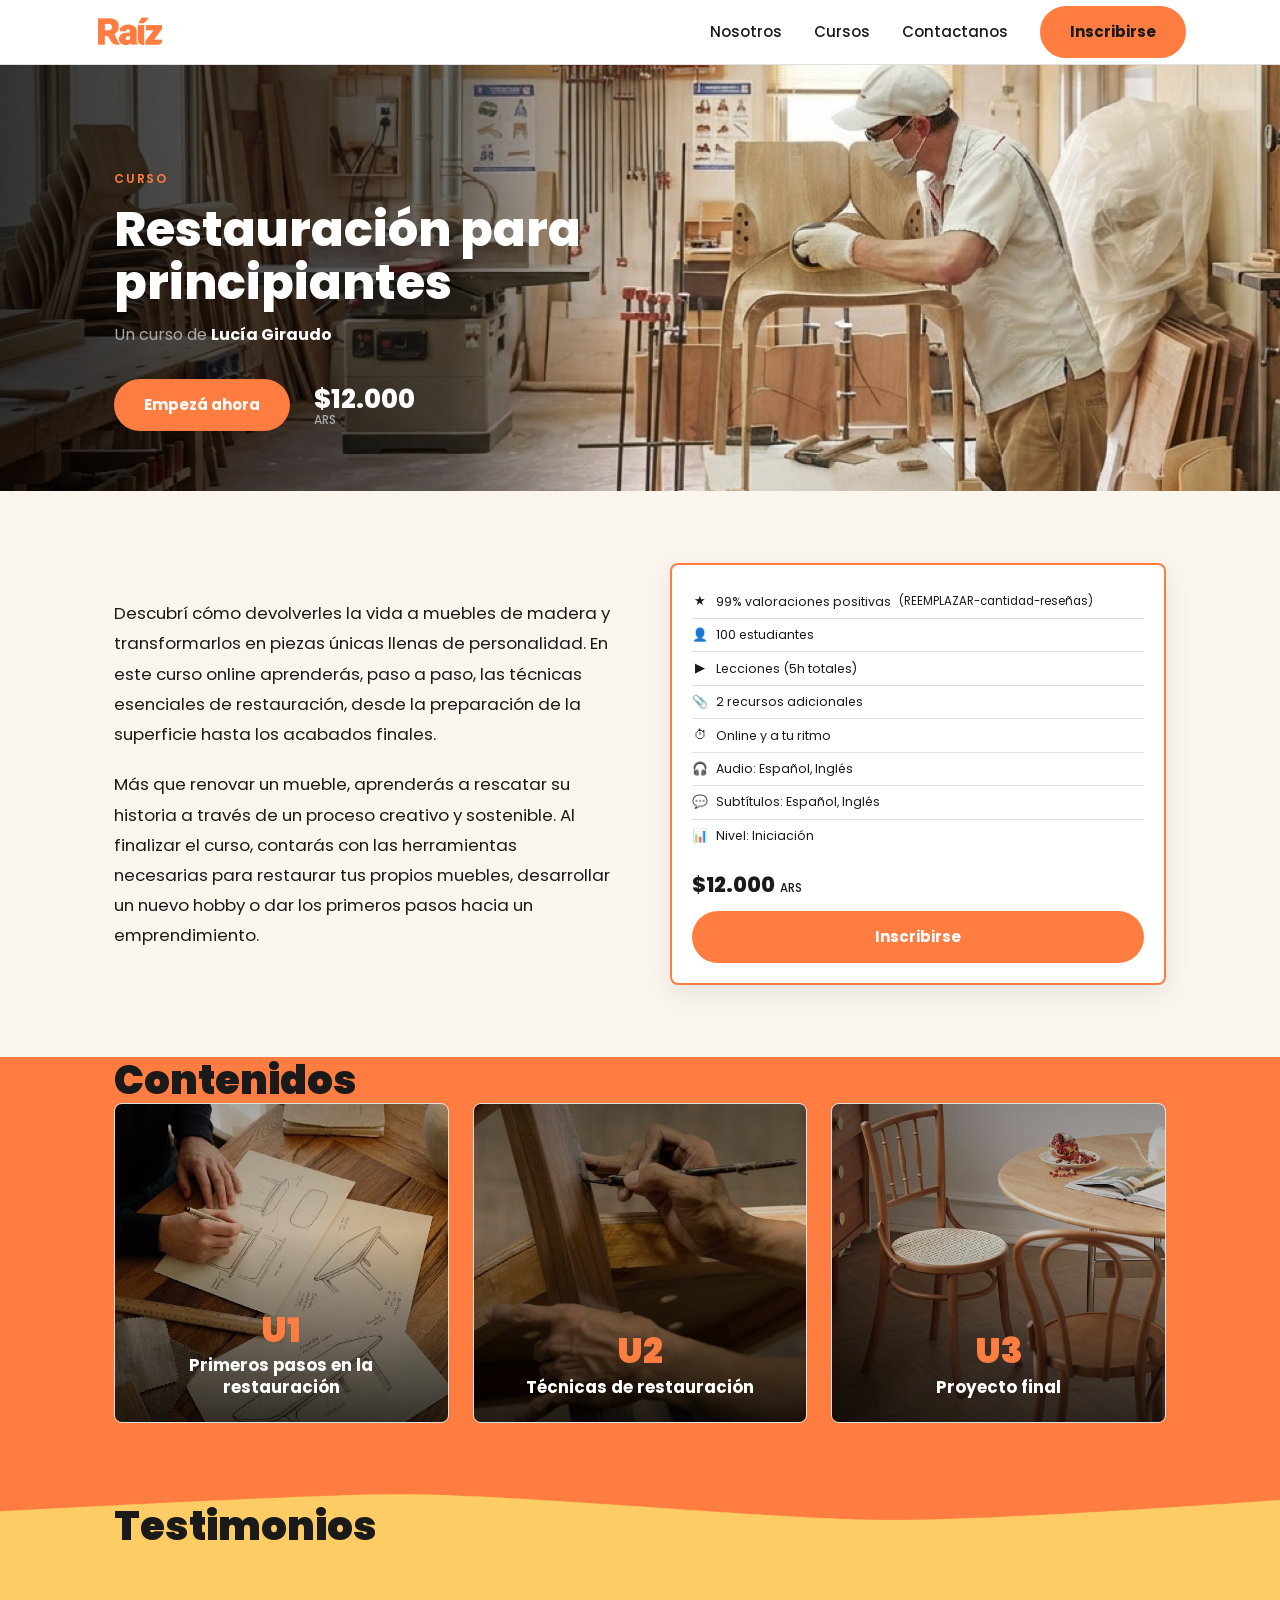
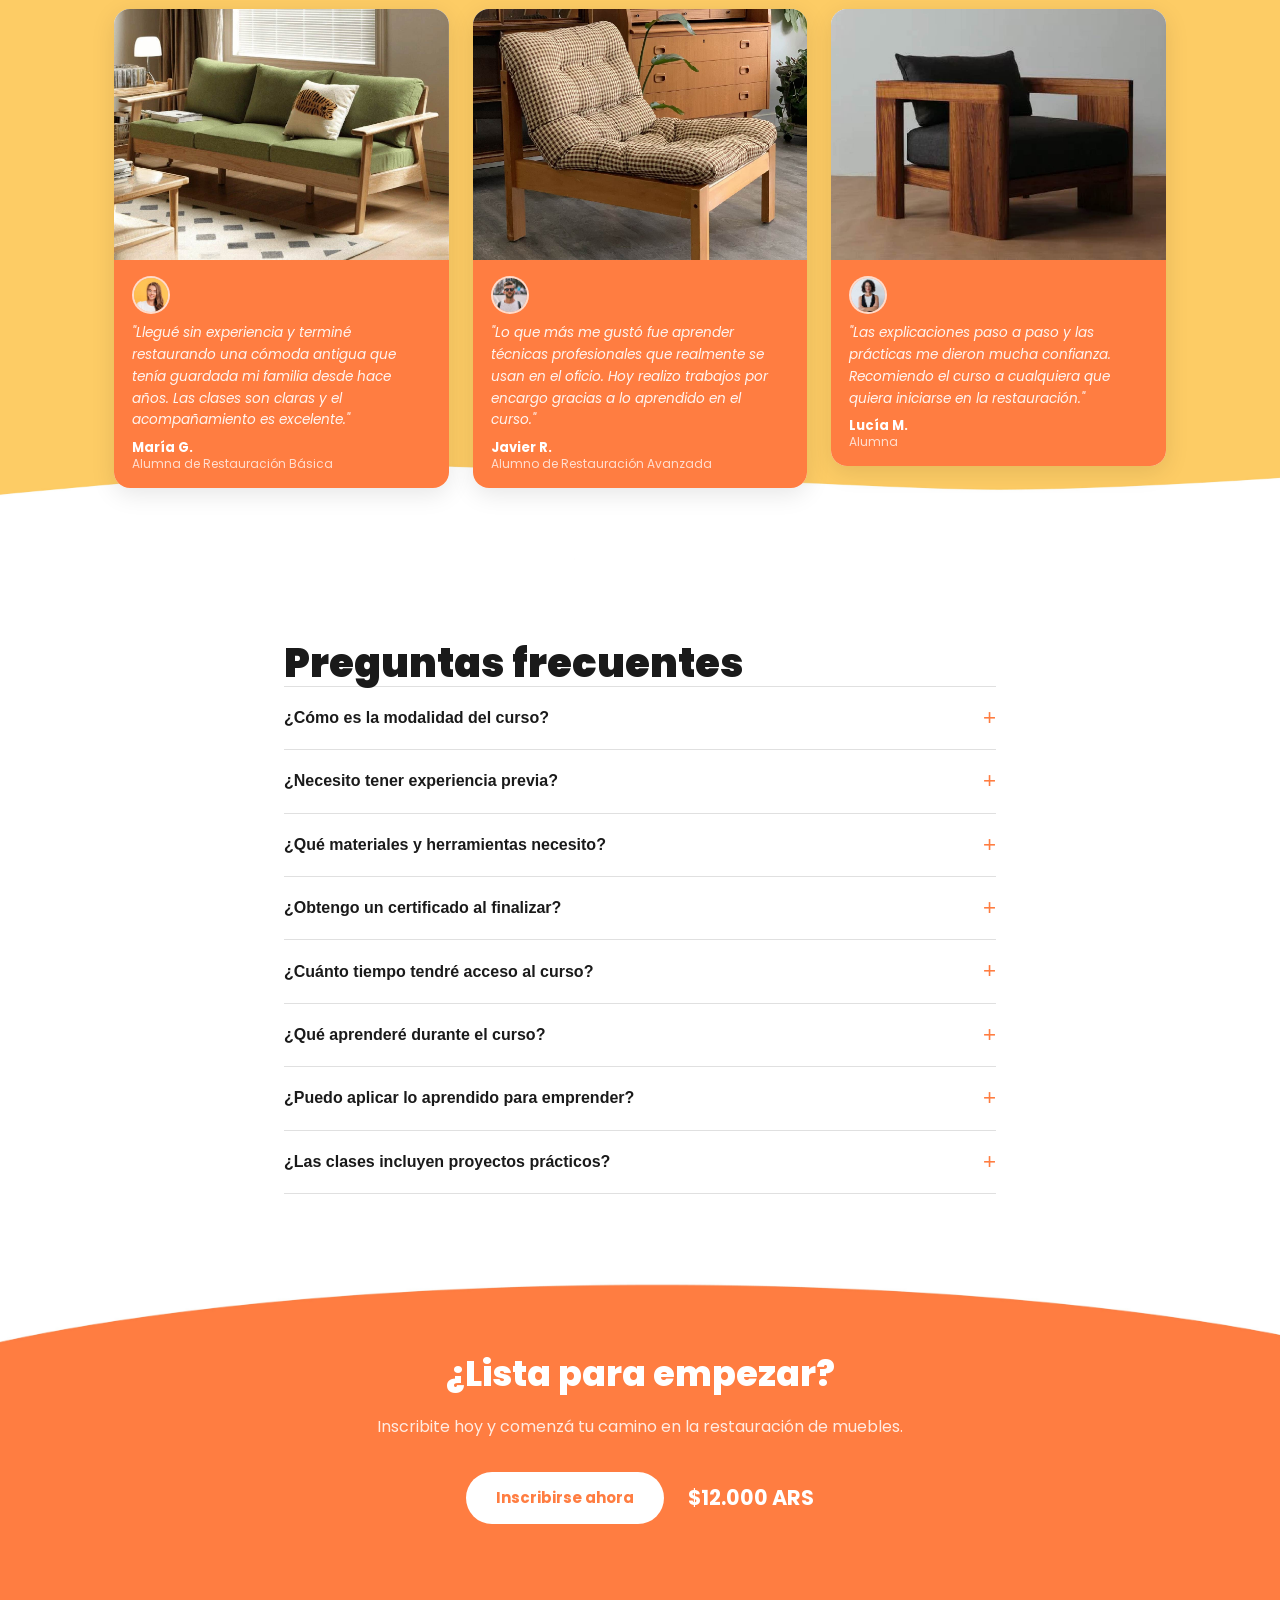
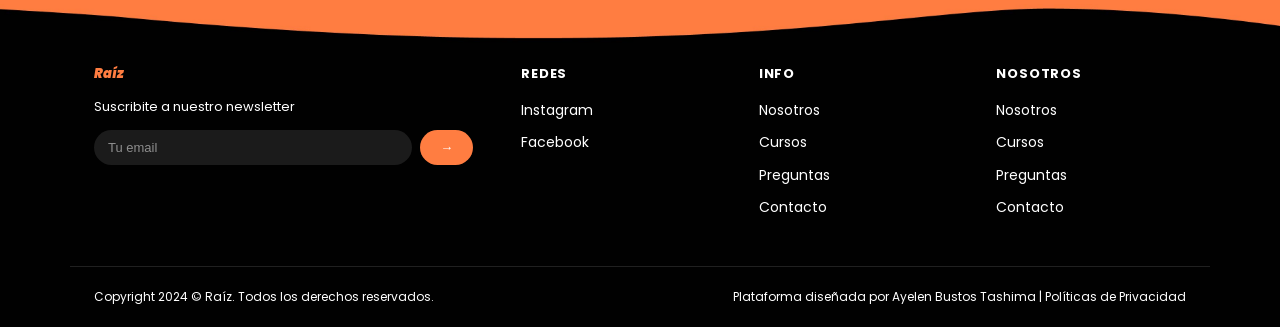
==== commit 566610bb: "preentrega" ====
--- a/curso-principiantes.html
+++ b/curso-principiantes.html
@@ -30,68 +30,98 @@
   </div>
 </header>
 
-  <!-- ========== HERO ========== -->
-  <section class="curso-hero">
+<!-- ========== HERO ========== -->
+  <section class="curso-hero" style="background-image: url('assets/hombre-45.jpg');">
     <div class="curso-hero__inner">
       <div class="curso-hero__text">
         <span class="curso-hero__eyebrow">Curso</span>
         <h1 class="curso-hero__titulo">Restauración para principiantes</h1>
         <p class="curso-hero__docente">Un curso de <strong>Lucía Giraudo</strong></p>
         <div class="curso-hero__cta" id="inscribirse">
-          <a href="#" class="btn-primary">Empezá ahora</a>
+         <a href="#" class="btn btn--primary">Empezá ahora</a>
           <div class="curso-hero__precio">
             <span class="precio-monto">$12.000</span>
             <span class="precio-moneda">ARS</span>
           </div>
         </div>
       </div>
-      <div class="curso-hero__video">
-        <!-- REEMPLAZAR: cambiá el src del poster por tu imagen de preview del video -->
-        <!-- REEMPLAZAR: cambiá el href del enlace por la URL de tu video -->
-        <a href="#" class="video-placeholder" aria-label="Ver video del curso">
-          <img
-            src="REEMPLAZAR-preview-video.jpg"
-            alt="Preview del curso de restauración"
-            class="video-thumb"
-          />
-          <div class="video-play-btn">
-            <svg viewBox="0 0 24 24" fill="none" xmlns="http://www.w3.org/2000/svg">
-              <circle cx="12" cy="12" r="12" fill="white" fill-opacity="0.9"/>
-              <polygon points="10,8 17,12 10,16" fill="#F4621F"/>
-            </svg>
-          </div>
-        </a>
-      </div>
     </div>
   </section>
 
  <!-- ========== DESCRIPCIÓN ========== -->
-<section class="curso-desc">
+<section class="curso-desc" style="background-image: url('assets/fondosdestop-32.jpg');">
   <div class="curso-desc__inner">
     <div class="curso-desc__texto">
       <p>Descubrí cómo devolverles la vida a muebles de madera y transformarlos en piezas únicas llenas de personalidad. En este curso online aprenderás, paso a paso, las técnicas esenciales de restauración, desde la preparación de la superficie hasta los acabados finales.</p>
       <p>Más que renovar un mueble, aprenderás a rescatar su historia a través de un proceso creativo y sostenible. Al finalizar el curso, contarás con las herramientas necesarias para restaurar tus propios muebles, desarrollar un nuevo hobby o dar los primeros pasos hacia un emprendimiento.</p>
     </div>
-    <div class="curso-desc__imagen">
-      <!-- REEMPLAZAR: cambiá el src por tu imagen -->
-      <img src="REEMPLAZAR-imagen-descripcion.jpg" alt="Restauración de muebles" class="curso-desc__img" />
+
+    <div class="curso-desc__card">
+      <ul class="curso-card__list">
+        <li class="curso-card__item">
+          <span class="curso-card__icon">★</span>
+          99% valoraciones positivas <span class="curso-card__muted">(REEMPLAZAR-cantidad-reseñas)</span>
+        </li>
+        <li class="curso-card__item">
+          <span class="curso-card__icon">👤</span>
+          100 estudiantes
+        </li>
+        <li class="curso-card__item">
+          <span class="curso-card__icon">▶</span>
+          Lecciones (5h totales)
+        </li>
+        <li class="curso-card__item">
+          <span class="curso-card__icon">📎</span>
+          2 recursos adicionales
+        </li>
+        <li class="curso-card__item">
+          <span class="curso-card__icon">⏱</span>
+          Online y a tu ritmo
+        </li>
+        <li class="curso-card__item">
+          <span class="curso-card__icon">🎧</span>
+          Audio: Español, Inglés
+        </li>
+        <li class="curso-card__item">
+          <span class="curso-card__icon">💬</span>
+          Subtítulos: Español, Inglés
+        </li>
+        <li class="curso-card__item">
+          <span class="curso-card__icon">📊</span>
+          Nivel: Iniciación
+        </li>
+      </ul>
+
+      <div class="curso-card__price">
+        <span class="curso-card__monto">$12.000</span>
+        <span class="curso-card__moneda">ARS</span>
+      </div>
+
+      <a href="#inscribirse" class="btn btn--primary btn--block">Inscribirse</a>
     </div>
   </div>
 </section>
 
-  <!-- ========== CONTENIDOS ========== -->
-  <section class="curso-contenidos">
-    <div class="curso-contenidos__inner">
-      <h2 class="section-title">Contenidos</h2>
-      <div class="acordeon" id="acordeon-contenidos">
-
-        <div class="acordeon-item">
-          <button class="acordeon-header" aria-expanded="false">
-            <span class="acordeon-num">U1</span>
-            <span class="acordeon-titulo">Primeros pasos en la restauración</span>
-            <span class="acordeon-icon">+</span>
-          </button>
-          <div class="acordeon-body">
+ <!-- ========== CONTENIDOS ========== -->
+<section class="curso-contenidos" style="background-image: url('assets/destop-41.jpg');">
+  <div class="curso-contenidos__inner">
+    <h2 class="section-title">Contenidos</h2>
+  
+    <div class="contenidos-grid">
+
+      <div class="flip-card">
+        <div class="flip-card__inner">
+          <div class="flip-card__front">
+  <!-- REEMPLAZAR: foto de la unidad -->
+  <img src="assets/fondosdestop-45.jpg" alt="Primeros pasos en la restauración" class="flip-card__foto" />
+  <div class="flip-card__overlay"></div>
+  <div class="flip-card__front-texto">
+    <span class="flip-card__num">U1</span>
+    <span class="flip-card__titulo">Primeros pasos en la restauración</span>
+  </div>
+</div>
+          
+          <div class="flip-card__back">
             <ul class="video-list">
               <li><span class="video-icon">▶</span> Bienvenida al curso</li>
               <li><span class="video-icon">▶</span> Herramientas y materiales esenciales</li>
@@ -100,14 +130,20 @@
             </ul>
           </div>
         </div>
-
-        <div class="acordeon-item">
-          <button class="acordeon-header" aria-expanded="false">
-            <span class="acordeon-num">U2</span>
-            <span class="acordeon-titulo">Técnicas de restauración</span>
-            <span class="acordeon-icon">+</span>
-          </button>
-          <div class="acordeon-body">
+      </div>
+
+      <div class="flip-card">
+        <div class="flip-card__inner">
+          <div class="flip-card__front">
+  <!-- REEMPLAZAR: foto de la unidad -->
+  <img src="assets/fondosdestop-46.jpg" alt="Técnicas de restauración" class="flip-card__foto" />
+  <div class="flip-card__overlay"></div>
+  <div class="flip-card__front-texto">
+    <span class="flip-card__num">U2</span>
+    <span class="flip-card__titulo">Técnicas de restauración</span>
+  </div>
+</div>
+          <div class="flip-card__back">
             <ul class="video-list">
               <li><span class="video-icon">▶</span> Reparación de grietas y uniones</li>
               <li><span class="video-icon">▶</span> Masillado y recuperación de piezas</li>
@@ -116,14 +152,20 @@
             </ul>
           </div>
         </div>
-
-        <div class="acordeon-item">
-          <button class="acordeon-header" aria-expanded="false">
-            <span class="acordeon-num">U3</span>
-            <span class="acordeon-titulo">Proyecto final</span>
-            <span class="acordeon-icon">+</span>
-          </button>
-          <div class="acordeon-body">
+      </div>
+
+      <div class="flip-card">
+        <div class="flip-card__inner">
+          <div class="flip-card__front">
+  <!-- REEMPLAZAR: foto de la unidad -->
+  <img src="assets/fondosdestop-47.jpg" alt="Proyecto final" class="flip-card__foto" />
+  <div class="flip-card__overlay"></div>
+  <div class="flip-card__front-texto">
+    <span class="flip-card__num">U3</span>
+    <span class="flip-card__titulo">Proyecto final</span>
+  </div>
+</div>
+          <div class="flip-card__back">
             <ul class="video-list">
               <li><span class="video-icon">▶</span> Restauración completa de un mueble</li>
               <li><span class="video-icon">▶</span> Detalles y terminaciones</li>
@@ -132,14 +174,14 @@
             </ul>
           </div>
         </div>
-
-      </div>
-    </div>
-  </section>
-
+      </div>
+
+    </div>
+  </div>
+</section>
 
 <!-- ========== TESTIMONIOS ========== -->
-<section class="curso-testimonios">
+<section class="curso-testimonios" style="background-image: url('assets/ufondos-destop-31.jpg');">
   <div class="curso-testimonios__inner">
     <h2 class="section-title">Testimonios</h2>
     <div class="testimonios-stagger">
@@ -147,11 +189,11 @@
       <div class="testimonio-card stagger-card">
         <!-- REEMPLAZAR: foto del proyecto del alumno -->
         <div class="testimonio-proyecto">
-          <img src="REEMPLAZAR-proyecto-1.jpg" alt="Proyecto de María G." class="testimonio-proyecto-img" />
+          <img src="assets/fondosdestop-43.jpg" alt="Proyecto de María G." class="testimonio-proyecto-img" />
         </div>
         <div class="testimonio-contenido">
           <!-- REEMPLAZAR: foto de perfil del alumno -->
-          <img src="REEMPLAZAR-perfil-1.jpg" alt="María G." class="testimonio-foto" />
+          <img src="assets/fondosdestop-38.jpg" alt="María G." class="testimonio-foto" />
           <blockquote>
             "Llegué sin experiencia y terminé restaurando una cómoda antigua que tenía guardada mi familia desde hace años. Las clases son claras y el acompañamiento es excelente."
           </blockquote>
@@ -162,11 +204,11 @@
       <div class="testimonio-card stagger-card">
         <!-- REEMPLAZAR: foto del proyecto del alumno -->
         <div class="testimonio-proyecto">
-          <img src="REEMPLAZAR-proyecto-2.jpg" alt="Proyecto de Javier R." class="testimonio-proyecto-img" />
+          <img src="assets/fondosdestop-44.jpg" alt="Proyecto de Javier R." class="testimonio-proyecto-img" />
         </div>
         <div class="testimonio-contenido">
           <!-- REEMPLAZAR: foto de perfil del alumno -->
-          <img src="REEMPLAZAR-perfil-2.jpg" alt="Javier R." class="testimonio-foto" />
+          <img src="assets/fondosdestop-36.jpg" alt="Javier R." class="testimonio-foto" />
           <blockquote>
             "Lo que más me gustó fue aprender técnicas profesionales que realmente se usan en el oficio. Hoy realizo trabajos por encargo gracias a lo aprendido en el curso."
           </blockquote>
@@ -177,11 +219,11 @@
       <div class="testimonio-card stagger-card">
         <!-- REEMPLAZAR: foto del proyecto del alumno -->
         <div class="testimonio-proyecto">
-          <img src="REEMPLAZAR-proyecto-3.jpg" alt="Proyecto de Lucía M." class="testimonio-proyecto-img" />
+          <img src="assets/fondosdestop-42.jpg" alt="Proyecto de Lucía M." class="testimonio-proyecto-img" />
         </div>
         <div class="testimonio-contenido">
           <!-- REEMPLAZAR: foto de perfil del alumno -->
-          <img src="REEMPLAZAR-perfil-3.jpg" alt="Lucía M." class="testimonio-foto" />
+          <img src="assets/fondosdestop-37.jpg" alt="Lucía M." class="testimonio-foto" />
           <blockquote>
             "Las explicaciones paso a paso y las prácticas me dieron mucha confianza. Recomiendo el curso a cualquiera que quiera iniciarse en la restauración."
           </blockquote>
@@ -285,33 +327,56 @@
   </section>
 
   <!-- ========== CTA FINAL ========== -->
-  <section class="curso-cta-final">
-    <div class="curso-cta-final__inner">
-      <h2>¿Lista para empezar?</h2>
-      <p>Inscribite hoy y comenzá tu camino en la restauración de muebles.</p>
-      <div class="curso-cta-final__acciones">
-        <a href="#" class="btn-primary">Inscribirse ahora</a>
-        <span class="precio-monto-final">$12.000 ARS</span>
-      </div>
-    </div>
-  </section>
-
-  <!-- ========== FOOTER ========== -->
+<!-- REEMPLAZAR: imagen de fondo de la sección -->
+<section class="curso-cta-final" style="background-image: url('assets/fondo30-30.jpg');">
+  <div class="curso-cta-final__inner">
+    <h2>¿Lista para empezar?</h2>
+    <p>Inscribite hoy y comenzá tu camino en la restauración de muebles.</p>
+    <div class="curso-cta-final__acciones">
+      <a href="#" class="btn btn--primary">Inscribirse ahora</a>
+      <span class="precio-monto-final">$12.000 ARS</span>
+    </div>
+  </div>
+</section>
+
+  <!-- FOOTER -->
   <footer class="footer">
-    <div class="footer__inner">
+    <div class="container footer__grid">
       <div class="footer__brand">
-        <!-- REEMPLAZAR: mismo logo -->
-        <img src="logo.png" alt="Raíz" class="logo-img" />
-        <p>Escuela de restauración de muebles</p>
-      </div>
-      <nav class="footer__nav">
-        <a href="index.html#nosotros">Nosotros</a>
-        <a href="index.html#cursos">Cursos</a>
-        <a href="index.html#contacto">Contáctanos</a>
-      </nav>
-      <p class="footer__copy">© 2025 Raíz. Todos los derechos reservados.</p>
+        <p class="footer__logo">Raíz</p>
+        <p>Suscribite a nuestro newsletter</p>
+        <div class="footer__newsletter">
+          <input type="email" placeholder="Tu email" />
+          <button class="btn btn--primary btn--sm">→</button>
+        </div>
+        
+      </div>
+      <div class="footer__col">
+        <h5>Redes</h5>
+        <a href="#">Instagram</a>
+        <a href="#">Facebook</a>
+      </div>
+      <div class="footer__col">
+        <h5>Info</h5>
+        <a href="#">Nosotros</a>
+        <a href="#">Cursos</a>
+        <a href="#">Preguntas</a>
+        <a href="#">Contacto</a>
+      </div>
+      <div class="footer__col">
+        <h5>Nosotros</h5>
+        <a href="#">Nosotros</a>
+        <a href="#">Cursos</a>
+        <a href="#">Preguntas</a>
+        <a href="#">Contacto</a>
+      </div>
+    </div>
+    <div class="footer__bottom container">
+      <p>Copyright 2024 © Raíz. Todos los derechos reservados.</p>
+      <p>Plataforma diseñada por Ayelen Bustos Tashima | Políticas de Privacidad</p>
     </div>
   </footer>
+
 
   <script src="script.js"></script>
   <script src="curso-principiantes.js"></script>
--- a/styles.css
+++ b/styles.css
@@ -11,7 +11,7 @@
   --black:    #1A1A1A;
   --white:    #FFFFFF;
   --border:   #E0E0E0;
-  --rojo:   #970a12;
+  --rojo:   #ff7d41;
   --amarillo:   #fecc64;
 
   --font: 'Poppins', sans-serif;
@@ -150,14 +150,39 @@
    HERO
    ============================================================ */
 .hero {
+  position: relative;
   padding: 72px 0 60px;
-}
-
-.hero__grid {
-  display: grid;
-  grid-template-columns: 1fr 1fr;
-  gap: 48px;
-  align-items: center;
+  overflow: hidden;
+  min-height: 650px;
+}
+
+@media (max-width: 768px) {
+  .hero {
+    min-height: 450px;
+  }
+}
+
+.hero__bg,
+.hero__video-mobile {
+  position: absolute;
+  inset: 0;
+  width: 100%;
+  height: 100%;
+  z-index: 0;
+}
+
+.hero__video-mobile {
+  display: none;
+  object-fit: cover;
+}
+
+.hero__content {
+  position: relative;
+  z-index: 1;
+}
+
+.hero__text {
+  max-width: 500px;
 }
 
 .hero__text h1 {
@@ -172,45 +197,52 @@
   margin-bottom: 32px;
   max-width: 400px;
 }
-.hero__video {
-  background: #1A1A1A;
-  border-radius: var(--radius);
-  aspect-ratio: 16/9;
-  overflow: hidden; /* Corta las esquinas del GIF para que queden redondeadas */
-  display: flex;
-  align-items: center;
-  justify-content: center;
-}
-
-/* 👇 AGREGÁ ESTO: Controla el comportamiento del GIF dentro del recuadro */
-.hero__video img {
+
+/* --- Spotlight reveal (desktop) --- */
+.hero__bg {
+  cursor: none;
+  --hx: 50%;
+  --hy: 50%;
+  --r: 220px;
+}
+
+.hero__img-base,
+.hero__img-reveal {
+  position: absolute;
+  inset: 0;
   width: 100%;
   height: 100%;
   object-fit: cover;
   object-position: center;
 }
 
-/* ── VIDEO PLACEHOLDER ── */
-/* Podés borrar la clase .video-placeholder vieja si ya no la usás en ningún otro lado */
-/* ── VIDEO PLACEHOLDER ── */
-.video-placeholder {
-  background: var(--dark);
-  border-radius: var(--radius);
-  display: flex;
-  align-items: center;
-  justify-content: center;
-  color: var(--white);
-  font-size: 24px;
-  font-weight: 700;
-  width: 100%;
-  aspect-ratio: 16/9;
-}
-
-.video-placeholder--large {
-  border-radius: 0;
-  aspect-ratio: 21/6;
-  max-height: 320px;
-  background: var(--dark);
+.hero__img-reveal {
+  clip-path: circle(var(--r) at var(--hx) var(--hy));
+  -webkit-clip-path: circle(var(--r) at var(--hx) var(--hy));
+}
+
+.hero__spot-frame {
+  position: absolute;
+  width: calc(var(--r) * 2);
+  height: calc(var(--r) * 2);
+  border: 2px solid var(--orange);
+  border-radius: 50%;
+  left: var(--hx);
+  top: var(--hy);
+  transform: translate(-50%, -50%);
+  pointer-events: none;
+  opacity: 0;
+  transition: opacity 0.2s ease;
+}
+
+.hero__bg:hover .hero__spot-frame {
+  opacity: 1;
+}
+
+/* --- Mobile --- */
+@media (max-width: 768px) {
+  .hero__bg { display: none; }
+  .hero__video-mobile { display: block; }
 }
 
 /* ============================================================
@@ -218,6 +250,15 @@
    ============================================================ */
 .stats {
   background: var(--orange);
+  padding: 48px 0;
+}
+
+.stats {
+  background-color: var(--orange); /* fallback por si la imagen tarda en cargar o falla */
+  background-image: var(--stats-bg, none); /* opcional, ver nota abajo */
+  background-size: cover;
+  background-position: center;
+  background-repeat: no-repeat;
   padding: 48px 0;
 }
 
@@ -246,6 +287,16 @@
    ============================================================ */
 .about {
   padding: 80px 0;
+  background-image: var(--bg-desktop);
+  background-size: cover;
+  background-position: center;
+  background-repeat: no-repeat;
+}
+
+@media (max-width: 768px) {
+  .about {
+    background-image: url('assets/nuev-05.jpg');
+  }
 }
 
 /* Fila superior: texto izquierda + imagen derecha */
@@ -320,7 +371,7 @@
   height: 72px;
   border-radius: 8px;
   overflow: hidden;
-  background-color: #1A1A1A; /* placeholder — se ve hasta que ponés el src */
+  background-color: #fff;
 }
 
 .feature-card__img {
@@ -365,7 +416,6 @@
  
 .courses {
   padding: 80px 0;
-  background-image: url(assets/fondos\ destop-11.jpg);
   background-position: top center;
   background-size: cover;
   background-repeat: no-repeat;
@@ -375,7 +425,7 @@
   font-size: clamp(28px, 4vw, 44px);
   font-weight: 900;
   margin-bottom: 12px;
-  color: var(--rojo);
+  color: var(--orange);
 }
  
 .courses__subtitle {
@@ -386,7 +436,7 @@
  
 .courses__more {
   display: inline-block;
-  color: var(--rojo);
+  color: var(--orange);
   font-weight: 600;
   margin-bottom: 40px;
 }
@@ -539,19 +589,29 @@
     grid-template-columns: 1fr;
   }
 }
+
 /* ============================================================
    ANTES Y DESPUÉS
    ============================================================ */
 .before-after {
-  background: var(--gray-bg);
+  background-image: var(--bg-desktop);
+  background-position: center;
+  background-size: cover;
+  background-repeat: no-repeat;
   padding: 80px 0;
+}
+
+@media (max-width: 768px) {
+  .before-after {
+    background-image: url('assets/destop-41.jpg');
+  }
 }
 
 .before-after h2 {
   font-size: clamp(28px, 4vw, 44px);
   font-weight: 900;
   margin-bottom: 12px;
-   color: var(--rojo);
+  color: var(--white);
 }
 
 .before-after > .container > p {
@@ -674,26 +734,8 @@
 /* --- Responsive --- */
 @media (max-width: 768px) {
   .ba-grid {
-    grid-template-columns: 1fr 1fr;
-    grid-template-rows: auto;
-    grid-template-areas:
-      "card1 card2"
-      "card3 card3"
-      "card4 card4";
-  }
-
-  .ba-item--3 {
-    height: 300px;
-  }
-
-  .ba-item--4 {
-    height: 220px;
-  }
-}
-
-@media (max-width: 480px) {
-  .ba-grid {
     grid-template-columns: 1fr;
+    grid-template-rows: none;
     grid-template-areas:
       "card1"
       "card2"
@@ -701,15 +743,20 @@
       "card4";
   }
 
-  .ba-item--3 {
+  .ba-item {
     height: 280px;
   }
 }
+
+
 /* ============================================================
    TESTIMONIOS
    ============================================================ */
 .testimonials {
   padding: 80px 0;
+  background-size: cover;
+  background-position: center;
+  background-repeat: no-repeat;
 }
 
 .testimonials h2 {
@@ -858,72 +905,95 @@
    PRÓXIMAMENTE
    ============================================================ */
 .coming-soon {
-  /* 👇 MODIFICADO: Quitamos la URL fija pero dejamos la estructura del fondo */
-  background-position: left center;
-  background-size: cover;
-  background-repeat: no-repeat;
-  padding: 80px 0;
-}
-
-.coming-soon__grid {
+  overflow: hidden;
+}
+
+.coming-soon__split {
   display: grid;
   grid-template-columns: 1fr 1fr;
-  gap: 48px;
+  min-height: 500px;
+}
+
+/* Mitad izquierda: fondo liso + texto centrado */
+.coming-soon__text-panel {
+  background-color: #000000;
+  display: flex;
   align-items: center;
-}
-
-.coming-soon__eyebrow {
-  font-size: clamp(40px, 6vw, 72px);
-  font-weight: 900;
-  color: var(--white);
-  line-height: 1;
-  margin-bottom: 4px;
+  padding: 60px;
+}
+
+.coming-soon__text {
+  max-width: 440px;
 }
 
 .coming-soon__sub {
   font-size: 14px;
-  color: #1A1A1A;
+  color: #ffffff;
   margin-bottom: 16px;
 }
 
 .coming-soon__text h2 {
   font-size: clamp(24px, 3vw, 36px);
   font-weight: 900;
-  color: var(--rojo);
+  color: var(--orange);
   margin-bottom: 16px;
 }
 
 .coming-soon__text p {
-  color: #1A1A1A;
+  color: #ffffff;
   margin-bottom: 24px;
 }
 
 .coming-soon__text a {
-  color: var(--black);
+  color: var(--orange);
   font-weight: 700;
-  text-decoration: underline;
-}
-
-/* 👇 MODIFICADO: Limpiamos el background antiguo y agregamos overflow */
-.coming-soon__img {
-  height: 360px;
-  border-radius: var(--radius);
-  overflow: hidden; /* Para que la imagen respete las esquinas redondeadas */
-}
-
-/* 👇 NUEVO: Estilos obligatorios para que la foto HTML se comporte como "cover" */
-.coming-soon__img img {
-  width: 100%;
+  text-decoration: none;
+}
+
+/* Mitad derecha: carrusel infinito, contenido a esa mitad */
+.coming-soon__carousel-panel {
+  position: relative;
+  overflow: hidden;
+}
+
+.coming-soon__track {
+  display: flex;
   height: 100%;
-  object-fit: cover;
-  object-position: center;
+  width: max-content;
+  animation: coming-soon-scroll 40s linear infinite;
+}
+
+.coming-soon__slide {
+  flex-shrink: 0;
+  width: 420px;
+  height: 100%;
+  background-size: cover;
+  background-position: center;
+  margin-right: 8px;
+}
+
+/* Como el set de fotos está duplicado, mover -50% da un loop perfecto sin salto */
+@keyframes coming-soon-scroll {
+  from { transform: translateX(0); }
+  to   { transform: translateX(-50%); }
+}
+
+/* ── MOBILE ── */
+@media (max-width: 768px) {
+  .coming-soon__split {
+    grid-template-columns: 1fr;
+  }
+
+  .coming-soon__carousel-panel {
+    height: 320px;
+  }
 }
 
 /* ============================================================
    FAQ
    ============================================================ */
 .faq {
-  background: var(--gray-bg);
+  background: var(--white);
   padding: 80px 0;
 }
 
@@ -997,6 +1067,9 @@
    ============================================================ */
 .contact {
   padding: 80px 0;
+  background-size: cover;
+  background-position: center;
+  background-repeat: no-repeat;
 }
 
 .contact__grid {
@@ -1011,7 +1084,7 @@
   font-weight: 900;
   line-height: 1.1;
   margin-bottom: 16px;
-  color: var(--rojo);
+  color: var(--white);
 }
 
 .contact__text p {
@@ -1039,14 +1112,14 @@
 
 .contact__form input:focus,
 .contact__form textarea:focus {
-  border-color: var(--orange);
+  border-color: var(--white);
 }
 
 .contact__form textarea { resize: vertical; }
 
 .contact__form-msg {
   font-size: 13px;
-  color: var(--orange);
+  color: var(--white);
   font-weight: 600;
   min-height: 20px;
 }
@@ -1054,7 +1127,7 @@
    FOOTER
    ============================================================ */
 .footer {
-  background: url(assets/grande\ fondos\ destop-09.jpg) top center/cover no-repeat;
+  background: url(assets/fondos39destop-39.jpg) top center/cover no-repeat;
   color: var(--white);
   padding: 60px 0 0;
 }
@@ -1152,7 +1225,7 @@
   .about__image     { height: 220px; }
   .about__cards     { grid-template-columns: 1fr; }
   .courses__grid    { grid-template-columns: 1fr 1fr; }
-  .ba-grid          { grid-template-columns: 1fr 1fr; }
+  .ba-grid          { grid-template-columns: 1fr; }
   .testimonials__grid { grid-template-columns: 1fr; }
   .coming-soon__grid  { grid-template-columns: 1fr; }
   .coming-soon__img   { height: 220px; }
@@ -1168,7 +1241,8 @@
 
   .stats__grid       { grid-template-columns: 1fr; gap: 28px; }
   .courses__grid     { grid-template-columns: 1fr; }
-  .ba-grid           { grid-template-columns: 1fr 1fr; }
+  .ba-grid           { grid-template-columns: 1fr; }
+.ba-item           { height: 340px; }
   .footer__grid      { grid-template-columns: 1fr; gap: 32px; }
   .footer__bottom    { flex-direction: column; }
 
--- a/curso-principiantes.css
+++ b/curso-principiantes.css
@@ -4,19 +4,41 @@
    ============================================= */
 
 /* ── HERO ── */
+/* ── HERO ── */
 .curso-hero {
-  background-color: var(--black);
+  position: relative;
+  background-color: var(--black); /* fallback si la imagen no carga */
+  background-size: cover;
+  background-position: center;
+  background-repeat: no-repeat;
   padding: 100px 0 60px;
+  overflow: hidden;
+}
+
+/* Degradado oscuro detrás de la tipografía, hasta la mitad de la pantalla */
+.curso-hero::before {
+  content: "";
+  position: absolute;
+  inset: 0;
+  background: linear-gradient(
+    to right,
+    rgba(0, 0, 0, 0.8) 0%,
+    rgba(0, 0, 0, 0.55) 35%,
+    rgba(0, 0, 0, 0) 50%
+  );
+  z-index: 1;
 }
 
 .curso-hero__inner {
+  position: relative;
+  z-index: 2;
   max-width: 1100px;
   margin: 0 auto;
   padding: 0 24px;
-  display: grid;
-  grid-template-columns: 1fr 1fr;
-  gap: 60px;
-  align-items: center;
+}
+
+.curso-hero__text {
+  max-width: 520px;
 }
 
 .curso-hero__eyebrow {
@@ -72,49 +94,73 @@
   font-weight: 500;
 }
 
-/* Video placeholder */
-.curso-hero__video {
-  border-radius: var(--radius);
-  overflow: hidden;
-}
-
-.video-placeholder {
-  display: block;
-  position: relative;
-  width: 100%;
-  aspect-ratio: 16 / 9;
-  background-color: #2a2a2a;
-  border-radius: var(--radius);
-  overflow: hidden;
-  text-decoration: none;
-}
-
-.video-thumb {
-  width: 100%;
-  height: 100%;
-  object-fit: cover;
-  display: block;
-}
-
-.video-play-btn {
-  position: absolute;
-  top: 50%;
-  left: 50%;
-  transform: translate(-50%, -50%);
-  width: 64px;
-  height: 64px;
-  filter: drop-shadow(0 4px 12px rgba(0,0,0,0.4));
-  transition: transform 0.2s ease;
-}
-
-.video-placeholder:hover .video-play-btn {
-  transform: translate(-50%, -50%) scale(1.1);
-}
+
 
 /* ── DESCRIPCIÓN ── */
 .curso-desc {
   padding: 72px 0;
-  background-color: #faf6ed;
+  background-size: cover;
+  background-position: center;
+  background-repeat: no-repeat;
+}
+
+.curso-desc__card {
+  background-color: #fff;
+  border: 2px solid var(--orange);
+  border-radius: var(--radius);
+  padding: 20px;
+  box-shadow: 0 8px 24px rgba(0,0,0,0.08);
+}
+
+.curso-card__list {
+  list-style: none;
+  margin: 0 0 16px;
+  padding: 0;
+}
+
+.curso-card__item {
+  display: flex;
+  align-items: center;
+  gap: 8px;
+  font-size: 0.78rem;
+  color: var(--black);
+  padding: 6px 0;
+  border-bottom: 1px solid var(--border);
+}
+
+.curso-card__item:last-child {
+  border-bottom: none;
+}
+
+.curso-card__icon {
+  flex-shrink: 0;
+  width: 16px;
+  text-align: center;
+  font-size: 0.8rem;
+}
+
+.curso-card__muted {
+  color: var(--gray-text);
+  font-size: 0.72rem;
+}
+
+.curso-card__price {
+  display: flex;
+  align-items: baseline;
+  gap: 5px;
+  margin-bottom: 10px;
+}
+
+.curso-card__monto {
+  font-size: 1.3rem;
+  font-weight: 800;
+  color: var(--black);
+}
+
+.curso-card__moneda {
+  font-size: 0.72rem;
+  color: var(--gray-text);
+  font-weight: 500;
 }
 
 .curso-desc__inner {
@@ -251,10 +297,160 @@
   padding: 0 0 20px 0;
 }
 
+/* ── CONTENIDOS: flip cards ── */
+.contenidos-grid {
+  display: grid;
+  grid-template-columns: repeat(3, 1fr);
+  gap: 24px;
+}
+
+.curso-contenidos {
+  background-size: cover;
+  background-position: center;
+  background-repeat: no-repeat;
+}
+
+.flip-card {
+  perspective: 1200px;
+  height: 320px;
+  cursor: pointer;
+}
+
+.section-title {
+  font-size: clamp(26px, 3.5vw, 40px);
+  font-weight: 900;
+  line-height: 1.15;
+}
+
+.flip-card__inner {
+  position: relative;
+  width: 100%;
+  height: 100%;
+  transition: transform 0.6s cubic-bezier(0.22, 1, 0.36, 1);
+  transform-style: preserve-3d;
+}
+
+.flip-card.is-flipped .flip-card__inner {
+  transform: rotateY(180deg);
+}
+
+.flip-card__front,
+.flip-card__back {
+  position: absolute;
+  inset: 0;
+  backface-visibility: hidden;
+  border-radius: var(--radius);
+  border: 1px solid var(--border);
+  overflow: hidden;
+}
+
+.flip-card__front {
+  background-color: var(--white);
+ 
+  padding: 0;
+}
+
+.flip-card__foto {
+  position: absolute;
+  inset: 0;
+  width: 100%;
+  height: 100%;
+  object-fit: cover;
+  display: block;
+}
+
+.flip-card__overlay {
+  position: absolute;
+  inset: 0;
+  background: linear-gradient(to top, rgba(0,0,0,0.75) 0%, rgba(0,0,0,0.15) 60%, rgba(0,0,0,0.35) 100%);
+}
+
+.flip-card__front-texto {
+  position: absolute;
+  inset: 0;
+  display: flex;
+  flex-direction: column;
+  align-items: center;
+  justify-content: flex-end;
+  text-align: center;
+  padding: 24px;
+  gap: 8px;
+  z-index: 1;
+}
+
+.flip-card__num {
+  font-size: 2.2rem;
+  font-weight: 900;
+  color: var(--orange);
+  line-height: 1;
+}
+
+.flip-card__titulo {
+  font-size: 1.05rem;
+  font-weight: 700;
+  color: var(--white);
+  line-height: 1.3;
+}
+
+.flip-card__back {
+  background-color: var(--orange);
+  transform: rotateY(180deg);
+  padding: 28px 24px;
+  display: flex;
+  align-items: center;
+}
+
+.flip-card__back .video-list {
+  list-style: none;
+  margin: 0;
+  padding: 0;
+  display: flex;
+  flex-direction: column;
+  gap: 14px;
+  width: 100%;
+}
+
+.flip-card__back .video-list li {
+  display: flex;
+  align-items: flex-start;
+  gap: 10px;
+  font-size: 0.88rem;
+  line-height: 1.4;
+  color: var(--white);
+}
+
+.flip-card__back .video-icon {
+  color: var(--white);
+  font-size: 0.7rem;
+  flex-shrink: 0;
+  margin-top: 3px;
+}
+
+.curso-contenidos__inner {
+  max-width: 1100px;
+  margin: 0 auto;
+  padding: 0 24px;
+}
+
+/* ── MOBILE ── */
+@media (max-width: 768px) {
+  .contenidos-grid {
+    grid-template-columns: 1fr;
+  }
+
+  .flip-card {
+    height: 280px;
+  }
+}
+
+
 /* ── TESTIMONIOS ── */
 .curso-testimonios {
   padding: 80px 0;
-  background-color: #faf6ed;
+  background-color: #faf6ed; /* fallback */
+  background-size: cover;
+  background-position: center;
+  background-repeat: no-repeat;
 }
 
 .curso-testimonios__inner {
@@ -263,8 +459,14 @@
   padding: 0 24px;
 }
 
+.section-title {
+  font-size: clamp(26px, 3.5vw, 40px);
+  font-weight: 900;
+  line-height: 1.15;
+}
+
 .curso-testimonios .section-title {
-  text-align: center;
+  text-align: left;
   margin-bottom: 60px;
 }
 
@@ -385,10 +587,11 @@
   }
 }
 
+
 /* ── FAQ ── */
 .curso-faq {
   padding: 72px 0;
-  background-color: var(--gray-bg, #f5f5f5);
+  background-color: var(--gray-bg, #ffffff);
 }
 
 .curso-faq__inner {
@@ -398,9 +601,13 @@
 }
 
 /* ── CTA FINAL ── */
+
 .curso-cta-final {
   padding: 80px 0;
-  background-color: var(--orange);
+  background-color: var(--orange); /* fallback si la imagen no carga */
+  background-size: cover;
+  background-position: center;
+  background-repeat: no-repeat;
   text-align: center;
 }
 
@@ -437,62 +644,107 @@
   color: var(--white);
 }
 
-.curso-cta-final .btn-primary {
+.curso-cta-final .btn--primary {
   background-color: var(--white);
   color: var(--orange);
 }
 
-.curso-cta-final .btn-primary:hover {
+.curso-cta-final .btn--primary:hover {
   background-color: var(--black);
   color: var(--white);
 }
 
-/* ── FOOTER ── */
+/* ============================================================
+   FOOTER
+   ============================================================ */
 .footer {
-  background-color: var(--black);
-  padding: 48px 0 32px;
-}
-
-.footer__inner {
-  max-width: 1100px;
-  margin: 0 auto;
-  padding: 0 24px;
-  display: flex;
-  flex-direction: column;
-  align-items: center;
-  gap: 24px;
-  text-align: center;
+  background: url(assets/fondos39destop-39.jpg) top center/cover no-repeat;
+  color: var(--white);
+  padding: 60px 0 0;
+}
+
+.footer__grid {
+  display: grid;
+  grid-template-columns: 2fr 1fr 1fr 1fr;
+  gap: 48px;
+  padding-bottom: 48px;
+  border-bottom: 1px solid rgba(255,255,255,.12);
+}
+
+.footer__logo {
+  font-size: 22px;
+  font-weight: 900;
+  color: var(--orange);
+  font-style: italic;
+  margin-bottom: 8px;
 }
 
 .footer__brand p {
-  font-size: 0.85rem;
-  color: #888;
-  margin: 8px 0 0;
-}
-
-.footer__nav {
-  display: flex;
-  gap: 32px;
-}
-
-.footer__nav a {
-  font-size: 0.9rem;
-  color: #aaa;
-  text-decoration: none;
-  transition: color 0.2s;
-}
-
-.footer__nav a:hover {
-  color: var(--orange);
-}
-
-.footer__copy {
-  font-size: 0.8rem;
-  color: #555;
-  margin: 0;
-}
-
-/* ── RESPONSIVE ── */
+  font-size: 13px;
+  /* 🛑 MODIFICADO: Eliminamos opacity: .7 para que el texto sea blanco pleno */
+  margin-bottom: 12px;
+}
+
+.footer__newsletter {
+  display: flex;
+  gap: 8px;
+  margin-bottom: 16px;
+}
+
+.footer__newsletter input {
+  flex: 1;
+  padding: 10px 14px;
+  border-radius: 50px;
+  border: none;
+  font-size: 13px;
+  background: rgba(255,255,255,.1);
+  color: var(--white);
+  outline: none;
+}
+.footer__newsletter input::placeholder { color: rgba(255,255,255,.5); }
+
+.footer__social {
+  display: flex;
+  gap: 12px;
+  font-size: 18px;
+}
+.footer__social a { opacity: .6; transition: opacity .2s; }
+.footer__social a:hover { opacity: 1; }
+
+.footer__col { display: flex; flex-direction: column; gap: 10px; }
+
+/* Títulos de las columnas (REDES, INFO, NOSOTROS) */
+.footer__col h5 {
+  font-size: 13px;
+  font-weight: 700;
+  letter-spacing: .06em;
+  text-transform: uppercase;
+  color: var(--white); /* 👈 AGREGADO: Asegura el blanco */
+  /* 🛑 MODIFICADO: Eliminamos opacity: .5 */
+  margin-bottom: 4px;
+}
+
+/* Enlaces de las columnas (Instagram, Nosotros, Cursos, etc.) */
+.footer__col a {
+  font-size: 14px;
+  color: var(--white); /* 👈 AGREGADO: Forzamos el color blanco puro */
+  /* 🛑 MODIFICADO: Eliminamos opacity: .75 */
+  transition: opacity .2s;
+}
+.footer__col a:hover { opacity: 0.8; } /* Un pequeño cambio al pasar el mouse */
+
+/* Texto de copyright inferior */
+.footer__bottom {
+  padding: 20px 24px;
+  display: flex;
+  justify-content: space-between;
+  flex-wrap: wrap;
+  gap: 8px;
+  font-size: 12px;
+  color: var(--white); /* 👈 AGREGADO: Asegura el blanco */
+  /* 🛑 MODIFICADO: Eliminamos opacity: .45 */
+}
+
 @media (max-width: 768px) {
   .curso-hero__inner {
     grid-template-columns: 1fr;
@@ -512,4 +764,10 @@
   .testimonio-card:nth-child(3) {
     margin-top: 0;
   }
-}
+
+  /* 👇 NUEVO: fix del scroll horizontal */
+  .footer__grid {
+    grid-template-columns: 1fr;
+    gap: 32px;
+  }
+}
